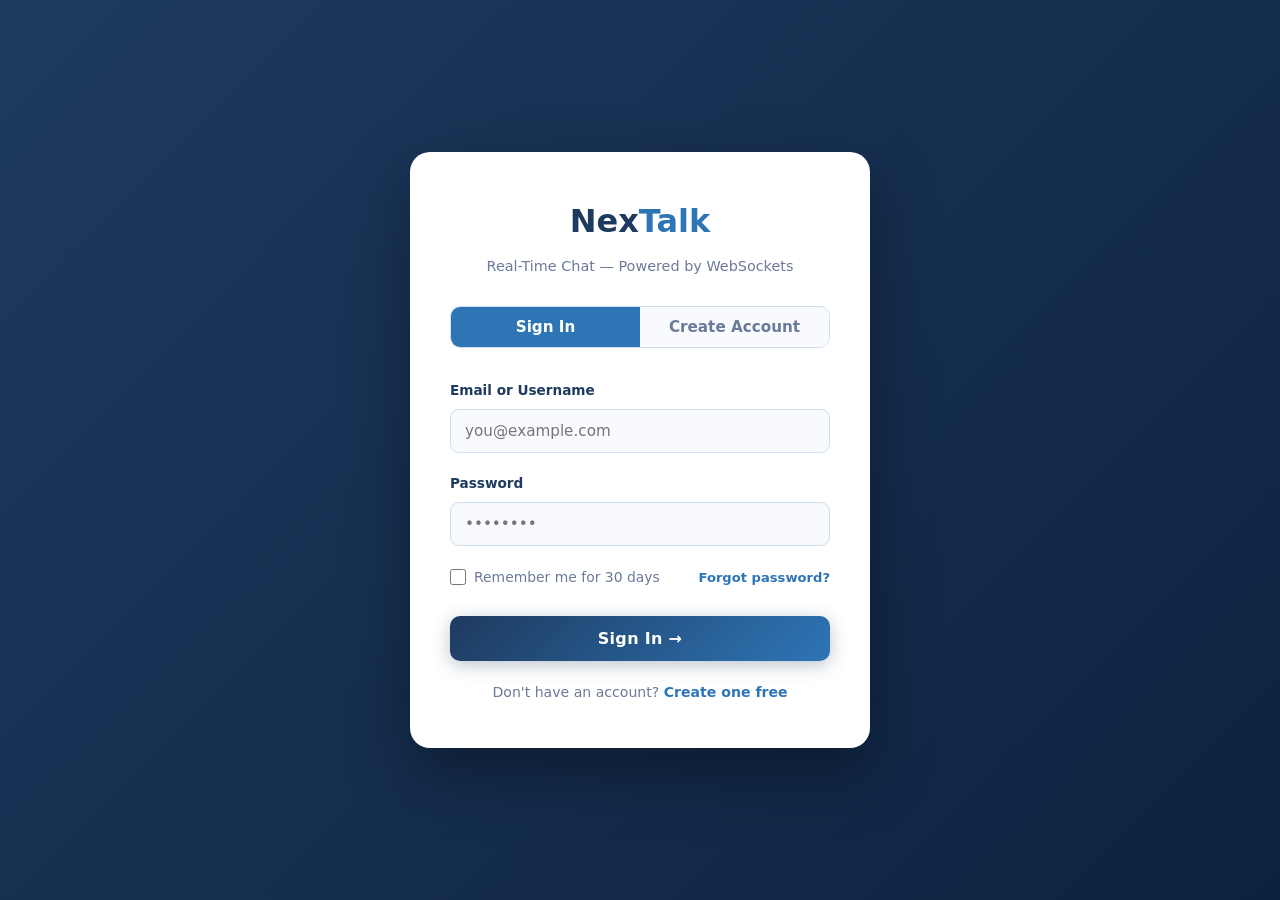
==== html_pages/auth.html @ dfcf2781 "feat: NexTalk Phase 1 + Deliverable 2 — Chat Room CRUD Module Phase 1 (existing): - PDO database con" ====
<!doctype html>
<html lang="en">
  <head>
    <meta charset="UTF-8" />
    <meta name="viewport" content="width=device-width, initial-scale=1.0" />
    <title>NexTalk — Sign In / Register</title>
    <link rel="stylesheet" href="style.css" />
  </head>
  <body class="auth-page">
    <div class="auth-card">
      <!-- Logo -->
      <div class="auth-logo">
        <div class="logo-text">Nex<span>Talk</span></div>
      </div>
      <p class="auth-subtitle">Real-Time Chat — Powered by WebSockets</p>

      <!-- Tabs -->
      <div class="auth-tabs">
        <button
          class="auth-tab active"
          id="tab-login"
          onclick="switchTab('login', this)"
        >
          Sign In
        </button>
        <button
          class="auth-tab"
          id="tab-register"
          onclick="switchTab('register', this)"
        >
          Create Account
        </button>
      </div>

      <!-- ── Toast / Error Message ── -->
      <div id="auth-toast" class="auth-toast"></div>

      <!-- ── Login Panel ── -->
      <div class="form-panel active" id="panel-login">
        <form id="login-form" onsubmit="handleLogin(event)">
          <div class="form-group">
            <label class="form-label" for="login-email"
              >Email or Username</label
            >
            <input
              class="form-input"
              type="text"
              id="login-email"
              name="email_or_username"
              placeholder="you@example.com"
              required
            />
          </div>
          <div class="form-group">
            <label class="form-label" for="login-password">Password</label>
            <input
              class="form-input"
              type="password"
              id="login-password"
              name="password"
              placeholder="••••••••"
              required
            />
          </div>
          <div class="checkbox-row">
            <input type="checkbox" id="remember" />
            <label for="remember">Remember me for 30 days</label>
            <a
              href="#"
              style="
                margin-left: auto;
                font-size: 0.82rem;
                color: var(--blue);
                font-weight: 600;
              "
              >Forgot password?</a
            >
          </div>
          <button type="submit" class="btn-submit" id="btn-login">
            <span class="btn-text">Sign In →</span>
            <span class="btn-loader" style="display: none">Signing in...</span>
          </button>
        </form>
        <div class="form-footer">
          Don't have an account?
          <a href="#" onclick="switchTabByName('register')">Create one free</a>
        </div>
      </div>

      <!-- ── Register Panel ── -->
      <div class="form-panel" id="panel-register">
        <form id="register-form" onsubmit="handleRegister(event)">
          <div class="form-row">
            <div class="form-group">
              <label class="form-label" for="reg-fname">First Name</label>
              <input
                class="form-input"
                type="text"
                id="reg-fname"
                name="first_name"
                placeholder="Ali"
                required
              />
            </div>
            <div class="form-group">
              <label class="form-label" for="reg-lname">Last Name</label>
              <input
                class="form-input"
                type="text"
                id="reg-lname"
                name="last_name"
                placeholder="Hassan"
                required
              />
            </div>
          </div>
          <div class="form-group">
            <label class="form-label" for="reg-username">Username</label>
            <input
              class="form-input"
              type="text"
              id="reg-username"
              name="username"
              placeholder="alihassan123"
              required
            />
          </div>
          <div class="form-group">
            <label class="form-label" for="reg-email">Email Address</label>
            <input
              class="form-input"
              type="email"
              id="reg-email"
              name="email"
              placeholder="ali@example.com"
              required
            />
          </div>
          <div class="form-group">
            <label class="form-label" for="reg-password">Password</label>
            <input
              class="form-input"
              type="password"
              id="reg-password"
              name="password"
              placeholder="At least 8 characters"
              required
              minlength="8"
            />
          </div>
          <div class="form-group">
            <label class="form-label" for="reg-confirm">Confirm Password</label>
            <input
              class="form-input"
              type="password"
              id="reg-confirm"
              name="confirm"
              placeholder="Re-enter password"
              required
            />
          </div>
          <button type="submit" class="btn-submit" id="btn-register">
            <span class="btn-text">Create My Account →</span>
            <span class="btn-loader" style="display: none"
              >Creating account...</span
            >
          </button>
        </form>
        <div class="form-footer">
          Already registered?
          <a href="#" onclick="switchTabByName('login')">Sign in here</a>
        </div>
      </div>
    </div>

    <script>
      // ── Tab Switching ──
      function switchTab(name, btn) {
        document
          .querySelectorAll(".auth-tab")
          .forEach((t) => t.classList.remove("active"));
        document
          .querySelectorAll(".form-panel")
          .forEach((p) => p.classList.remove("active"));
        btn.classList.add("active");
        document.getElementById("panel-" + name).classList.add("active");
        hideToast();
      }
      function switchTabByName(name) {
        const idx = name === "login" ? 0 : 1;
        const tabs = document.querySelectorAll(".auth-tab");
        switchTab(name, tabs[idx]);
      }

      // ── Toast Helpers ──
      function showToast(msg, type) {
        const toast = document.getElementById("auth-toast");
        toast.textContent = msg;
        toast.className = "auth-toast " + type + " visible";
      }
      function hideToast() {
        const toast = document.getElementById("auth-toast");
        toast.className = "auth-toast";
      }

      // ── Set button loading state ──
      function setLoading(btnId, loading) {
        const btn = document.getElementById(btnId);
        const text = btn.querySelector(".btn-text");
        const loader = btn.querySelector(".btn-loader");
        btn.disabled = loading;
        text.style.display = loading ? "none" : "inline";
        loader.style.display = loading ? "inline" : "none";
        btn.style.opacity = loading ? "0.7" : "1";
      }

      // ══════════════════════════════════════════
      //  LOGIN — fetch + FormData (AJAX)
      // ══════════════════════════════════════════
      async function handleLogin(e) {
        e.preventDefault();
        hideToast();
        setLoading("btn-login", true);

        const form = document.getElementById("login-form");
        const formData = new FormData(form);

        try {
          const response = await fetch("../api/login.php", {
            method: "POST",
            body: formData,
          });

          const raw = await response.text();
          let data;
          try {
            data = JSON.parse(raw);
          } catch (_) {
            throw new Error(
              raw || "Unexpected server response during sign in.",
            );
          }

          if (data.success) {
            showToast(data.message, "success");
            // Redirect to dashboard after brief delay
            setTimeout(() => {
              window.location.href = "dashboard.html";
            }, 800);
          } else {
            showToast(data.message, "error");
            setLoading("btn-login", false);
          }
        } catch (err) {
          const message =
            err && err.message
              ? err.message
              : "Network error. Please check your connection.";
          showToast(message, "error");
          setLoading("btn-login", false);
        }
      }

      // ══════════════════════════════════════════
      //  REGISTER — fetch + FormData (AJAX)
      // ══════════════════════════════════════════
      async function handleRegister(e) {
        e.preventDefault();
        hideToast();

        // Client-side password match check
        const pass = document.getElementById("reg-password").value;
        const conf = document.getElementById("reg-confirm").value;
        if (pass !== conf) {
          showToast("Passwords do not match.", "error");
          return;
        }

        setLoading("btn-register", true);

        const form = document.getElementById("register-form");
        const formData = new FormData(form);

        try {
          const response = await fetch("../api/register.php", {
            method: "POST",
            body: formData,
          });

          const data = await response.json();

          if (data.success) {
            showToast(data.message, "success");
            // Redirect to dashboard after brief delay
            setTimeout(() => {
              window.location.href = "dashboard.html";
            }, 800);
          } else {
            showToast(data.message, "error");
            setLoading("btn-register", false);
          }
        } catch (err) {
          showToast("Network error. Please check your connection.", "error");
          setLoading("btn-register", false);
        }
      }

      // ── If already logged in, redirect to dashboard ──
      (async function checkExistingSession() {
        try {
          const res = await fetch("../api/check_auth.php");
          const data = await res.json();
          if (data.authenticated) {
            window.location.href = "dashboard.html";
          }
        } catch (e) {
          /* ignore — user is not logged in */
        }
      })();
    </script>
  </body>
</html>
---- html_pages/style.css ----
/* =============================================
   NexTalk — Shared Stylesheet
   Web Technology SE3003 | Fall 2026
   ============================================= */

/* --- Reset & Base --- */
*,
*::before,
*::after {
  box-sizing: border-box;
  margin: 0;
  padding: 0;
}

:root {
  --navy: #1e3a5f;
  --blue: #2e75b6;
  --blue-lt: #4a90d9;
  --bg: #f0f4f9;
  --sidebar-bg: #1b2b3a;
  --card: #ffffff;
  --border: #d0dff0;
  --text: #1a1a2e;
  --muted: #6b7a99;
  --online: #22c55e;
  --danger: #e74c3c;
  --shadow: 0 4px 20px rgba(30, 58, 95, 0.1);
  --radius: 12px;
  --font: "Segoe UI", system-ui, -apple-system, sans-serif;
}

body {
  font-family: var(--font);
  background: var(--bg);
  color: var(--text);
  line-height: 1.6;
}
a {
  color: var(--blue);
  text-decoration: none;
}
a:hover {
  text-decoration: underline;
}
img {
  display: block;
  max-width: 100%;
}
button {
  cursor: pointer;
  font-family: var(--font);
}

/* --- Utility --- */
.flex {
  display: flex;
}
.flex-col {
  flex-direction: column;
}
.items-center {
  align-items: center;
}
.justify-between {
  justify-content: space-between;
}
.gap-8 {
  gap: 8px;
}
.gap-16 {
  gap: 16px;
}
.text-center {
  text-align: center;
}
.fw-bold {
  font-weight: 700;
}
.muted {
  color: var(--muted);
  font-size: 0.875rem;
}

/* =============================================
   LANDING PAGE (index.html)
   ============================================= */

/* Navbar */
.nav {
  position: sticky;
  top: 0;
  z-index: 100;
  background: var(--navy);
  padding: 0 5%;
  display: flex;
  align-items: center;
  justify-content: space-between;
  height: 64px;
  box-shadow: 0 2px 12px rgba(0, 0, 0, 0.25);
}
.nav-logo {
  font-size: 1.5rem;
  font-weight: 800;
  color: #fff;
  letter-spacing: -0.5px;
}
.nav-logo span {
  color: #60b4ff;
}
.nav-links {
  display: flex;
  gap: 28px;
  align-items: center;
}
.nav-links a {
  color: #cbd5e1;
  font-size: 0.95rem;
  transition: color 0.2s;
}
.nav-links a:hover {
  color: #fff;
  text-decoration: none;
}
.btn-nav {
  background: var(--blue-lt);
  color: #fff;
  padding: 8px 22px;
  border-radius: 8px;
  border: none;
  font-size: 0.9rem;
  font-weight: 600;
  transition: background 0.2s;
}
.btn-nav:hover {
  background: #3b82c4;
}

/* Hero */
.hero {
  min-height: 88vh;
  background: linear-gradient(
    135deg,
    var(--navy) 0%,
    #0d2240 55%,
    #163356 100%
  );
  display: flex;
  align-items: center;
  justify-content: center;
  text-align: center;
  padding: 60px 5%;
  flex-direction: column;
}
.hero-badge {
  display: inline-flex;
  align-items: center;
  gap: 8px;
  background: rgba(46, 117, 182, 0.25);
  border: 1px solid rgba(46, 117, 182, 0.5);
  color: #90c8ff;
  padding: 6px 18px;
  border-radius: 999px;
  font-size: 0.82rem;
  font-weight: 600;
  letter-spacing: 0.5px;
  margin-bottom: 28px;
}
.hero-badge::before {
  content: "●";
  color: var(--online);
  font-size: 0.65rem;
}
.hero h1 {
  font-size: clamp(2.4rem, 6vw, 4.2rem);
  font-weight: 800;
  color: #fff;
  line-height: 1.15;
  margin-bottom: 20px;
  letter-spacing: -1px;
}
.hero h1 span {
  color: #60b4ff;
}
.hero p {
  font-size: 1.15rem;
  color: #94a3b8;
  max-width: 580px;
  margin: 0 auto 40px;
}
.hero-cta {
  display: flex;
  gap: 16px;
  justify-content: center;
  flex-wrap: wrap;
}
.btn-primary {
  background: var(--blue);
  color: #fff;
  padding: 14px 36px;
  border-radius: 10px;
  border: none;
  font-size: 1rem;
  font-weight: 700;
  box-shadow: 0 4px 20px rgba(46, 117, 182, 0.45);
  transition:
    transform 0.15s,
    box-shadow 0.15s;
}
.btn-primary:hover {
  transform: translateY(-2px);
  box-shadow: 0 8px 28px rgba(46, 117, 182, 0.55);
}
.btn-outline {
  background: transparent;
  color: #cbd5e1;
  padding: 14px 32px;
  border-radius: 10px;
  border: 1.5px solid #334d6e;
  font-size: 1rem;
  font-weight: 600;
  transition:
    border-color 0.2s,
    color 0.2s;
}
.btn-outline:hover {
  border-color: #60b4ff;
  color: #fff;
}

/* Features */
.features {
  padding: 90px 5%;
}
.section-label {
  text-align: center;
  color: var(--blue);
  font-size: 0.8rem;
  font-weight: 700;
  letter-spacing: 2px;
  text-transform: uppercase;
  margin-bottom: 10px;
}
.section-title {
  text-align: center;
  font-size: clamp(1.6rem, 4vw, 2.4rem);
  font-weight: 800;
  color: var(--navy);
  margin-bottom: 56px;
}
.features-grid {
  display: grid;
  grid-template-columns: repeat(auto-fit, minmax(260px, 1fr));
  gap: 28px;
  max-width: 1100px;
  margin: 0 auto;
}
.feature-card {
  background: var(--card);
  border: 1px solid var(--border);
  border-radius: var(--radius);
  padding: 32px 28px;
  box-shadow: var(--shadow);
  transition:
    transform 0.2s,
    box-shadow 0.2s;
}
.feature-card:hover {
  transform: translateY(-4px);
  box-shadow: 0 12px 32px rgba(30, 58, 95, 0.15);
}
.feature-icon {
  width: 52px;
  height: 52px;
  border-radius: 12px;
  background: linear-gradient(135deg, var(--blue), var(--blue-lt));
  display: flex;
  align-items: center;
  justify-content: center;
  font-size: 1.4rem;
  margin-bottom: 18px;
}
.feature-card h3 {
  font-size: 1.05rem;
  font-weight: 700;
  color: var(--navy);
  margin-bottom: 8px;
}
.feature-card p {
  font-size: 0.9rem;
  color: var(--muted);
  line-height: 1.6;
}

/* Stats bar */
.stats-bar {
  background: var(--navy);
  padding: 56px 5%;
  display: flex;
  justify-content: center;
  flex-wrap: wrap;
  gap: 48px;
}
.stat {
  text-align: center;
}
.stat-num {
  font-size: 2.4rem;
  font-weight: 800;
  color: #60b4ff;
  line-height: 1;
}
.stat-label {
  color: #94a3b8;
  font-size: 0.9rem;
  margin-top: 6px;
}

/* Footer */
footer {
  background: #0d1f33;
  color: #64748b;
  text-align: center;
  padding: 28px 5%;
  font-size: 0.88rem;
}
footer span {
  color: #60b4ff;
}

/* =============================================
   AUTH PAGE (auth.html)
   ============================================= */
.auth-page {
  min-height: 100vh;
  background: linear-gradient(135deg, var(--navy) 0%, #0d2240 100%);
  display: flex;
  align-items: center;
  justify-content: center;
  padding: 40px 16px;
}
.auth-card {
  background: #fff;
  border-radius: 20px;
  width: 100%;
  max-width: 460px;
  padding: 44px 40px;
  box-shadow: 0 24px 64px rgba(0, 0, 0, 0.35);
}
.auth-logo {
  text-align: center;
  margin-bottom: 8px;
}
.auth-logo .logo-text {
  font-size: 2rem;
  font-weight: 800;
  color: var(--navy);
}
.auth-logo .logo-text span {
  color: var(--blue);
}
.auth-subtitle {
  text-align: center;
  color: var(--muted);
  font-size: 0.9rem;
  margin-bottom: 28px;
}

/* Tabs */
.auth-tabs {
  display: flex;
  gap: 0;
  margin-bottom: 32px;
  border-radius: 10px;
  overflow: hidden;
  border: 1.5px solid var(--border);
}
.auth-tab {
  flex: 1;
  padding: 11px;
  text-align: center;
  font-size: 0.95rem;
  font-weight: 600;
  cursor: pointer;
  background: #f8fafd;
  color: var(--muted);
  border: none;
  transition:
    background 0.2s,
    color 0.2s;
}
.auth-tab.active {
  background: var(--blue);
  color: #fff;
}

/* Form elements */
.form-group {
  margin-bottom: 20px;
}
.form-label {
  display: block;
  font-size: 0.85rem;
  font-weight: 600;
  color: var(--navy);
  margin-bottom: 7px;
}
.form-input {
  width: 100%;
  padding: 12px 14px;
  border: 1.5px solid var(--border);
  border-radius: 9px;
  font-size: 0.95rem;
  font-family: var(--font);
  color: var(--text);
  background: #f8fafd;
  transition:
    border-color 0.2s,
    box-shadow 0.2s;
  outline: none;
}
.form-input:focus {
  border-color: var(--blue);
  box-shadow: 0 0 0 3px rgba(46, 117, 182, 0.12);
  background: #fff;
}
.form-row {
  display: grid;
  grid-template-columns: 1fr 1fr;
  gap: 14px;
}
.btn-submit {
  width: 100%;
  padding: 13px;
  background: linear-gradient(135deg, var(--navy), var(--blue));
  color: #fff;
  border: none;
  border-radius: 10px;
  font-size: 1rem;
  font-weight: 700;
  letter-spacing: 0.3px;
  margin-top: 8px;
  transition:
    opacity 0.2s,
    transform 0.15s;
  box-shadow: 0 4px 18px rgba(30, 58, 95, 0.3);
}
.btn-submit:hover {
  opacity: 0.92;
  transform: translateY(-1px);
}
.form-footer {
  text-align: center;
  margin-top: 20px;
  font-size: 0.88rem;
  color: var(--muted);
}
.form-footer a {
  color: var(--blue);
  font-weight: 600;
}
.divider {
  display: flex;
  align-items: center;
  gap: 12px;
  margin: 20px 0;
}
.divider::before,
.divider::after {
  content: "";
  flex: 1;
  height: 1px;
  background: var(--border);
}
.divider span {
  color: var(--muted);
  font-size: 0.8rem;
}
.checkbox-row {
  display: flex;
  align-items: center;
  gap: 8px;
  margin-bottom: 20px;
}
.checkbox-row input {
  accent-color: var(--blue);
  width: 16px;
  height: 16px;
}
.checkbox-row label {
  font-size: 0.87rem;
  color: var(--muted);
}
.form-panel {
  display: none;
}
.form-panel.active {
  display: block;
}

/* =============================================
   DASHBOARD PAGE (dashboard.html)
   ============================================= */
.app-shell {
  display: flex;
  height: 100vh;
  overflow: hidden;
  background: var(--sidebar-bg);
}

/* Sidebar */
.sidebar {
  width: 280px;
  flex-shrink: 0;
  background: #1b2b3a;
  display: flex;
  flex-direction: column;
  border-right: 1px solid rgba(255, 255, 255, 0.07);
}
.sidebar-header {
  padding: 18px 20px;
  display: flex;
  align-items: center;
  justify-content: space-between;
  border-bottom: 1px solid rgba(255, 255, 255, 0.07);
}
.sidebar-logo {
  font-size: 1.3rem;
  font-weight: 800;
  color: #fff;
}
.sidebar-logo span {
  color: #60b4ff;
}
.sidebar-search {
  padding: 14px 16px;
  border-bottom: 1px solid rgba(255, 255, 255, 0.07);
}
.search-input {
  width: 100%;
  background: rgba(255, 255, 255, 0.07);
  border: 1px solid rgba(255, 255, 255, 0.1);
  border-radius: 8px;
  padding: 8px 12px;
  color: #cbd5e1;
  font-size: 0.875rem;
  outline: none;
  font-family: var(--font);
}
.search-input::placeholder {
  color: #64748b;
}
.search-input:focus {
  border-color: rgba(46, 117, 182, 0.6);
  background: rgba(255, 255, 255, 0.1);
}

.sidebar-section {
  padding: 14px 16px 6px;
  font-size: 0.72rem;
  font-weight: 700;
  text-transform: uppercase;
  letter-spacing: 1.2px;
  color: #4a6178;
}
.room-list {
  flex: 1;
  overflow-y: auto;
  padding-bottom: 10px;
}
.room-item {
  display: flex;
  align-items: center;
  gap: 12px;
  padding: 10px 16px;
  cursor: pointer;
  border-radius: 8px;
  margin: 2px 8px;
  transition: background 0.15s;
}
.room-item:hover {
  background: rgba(255, 255, 255, 0.06);
}
.room-item.active {
  background: rgba(46, 117, 182, 0.25);
  border-left: 3px solid var(--blue);
}
.room-avatar {
  width: 38px;
  height: 38px;
  border-radius: 10px;
  background: linear-gradient(135deg, var(--blue), var(--blue-lt));
  display: flex;
  align-items: center;
  justify-content: center;
  font-size: 0.95rem;
  flex-shrink: 0;
  position: relative;
}
.room-avatar.user-av {
  border-radius: 50%;
}
.online-dot {
  position: absolute;
  bottom: 0;
  right: 0;
  width: 10px;
  height: 10px;
  border-radius: 50%;
  background: var(--online);
  border: 2px solid #1b2b3a;
}
.room-info {
  flex: 1;
  min-width: 0;
}
.room-name {
  font-size: 0.9rem;
  font-weight: 600;
  color: #e2e8f0;
  white-space: nowrap;
  overflow: hidden;
  text-overflow: ellipsis;
}
.room-preview {
  font-size: 0.78rem;
  color: #64748b;
  white-space: nowrap;
  overflow: hidden;
  text-overflow: ellipsis;
}
.room-meta {
  display: flex;
  flex-direction: column;
  align-items: flex-end;
  gap: 4px;
}
.room-time {
  font-size: 0.72rem;
  color: #4a6178;
}
.unread-badge {
  background: var(--blue);
  color: #fff;
  font-size: 0.7rem;
  font-weight: 700;
  padding: 1px 7px;
  border-radius: 999px;
}

/* User profile at sidebar bottom */
.sidebar-user {
  padding: 14px 16px;
  border-top: 1px solid rgba(255, 255, 255, 0.07);
  display: flex;
  align-items: center;
  gap: 12px;
}
.user-av-sm {
  width: 36px;
  height: 36px;
  border-radius: 50%;
  background: linear-gradient(135deg, #e74c3c, #c0392b);
  display: flex;
  align-items: center;
  justify-content: center;
  font-size: 0.85rem;
  color: #fff;
  font-weight: 700;
  flex-shrink: 0;
}
.user-info {
  flex: 1;
  min-width: 0;
}
.user-name {
  font-size: 0.875rem;
  font-weight: 600;
  color: #e2e8f0;
}
.user-role-badge {
  display: inline-flex;
  align-items: center;
  gap: 6px;
  margin-top: 2px;
  background: rgba(96, 180, 255, 0.16);
  border: 1px solid rgba(96, 180, 255, 0.32);
  color: #a7d4ff;
  border-radius: 999px;
  padding: 1px 8px;
  font-size: 0.68rem;
  font-weight: 700;
  letter-spacing: 0.3px;
  text-transform: uppercase;
}
.user-status {
  font-size: 0.75rem;
  color: var(--online);
}

/* Chat Area */
.chat-area {
  flex: 1;
  display: flex;
  flex-direction: column;
  background: var(--bg);
  overflow: hidden;
}
.chat-header {
  padding: 16px 24px;
  background: var(--card);
  border-bottom: 1px solid var(--border);
  display: flex;
  align-items: center;
  justify-content: space-between;
  box-shadow: 0 1px 4px rgba(0, 0, 0, 0.06);
}
.chat-header-info {
  display: flex;
  align-items: center;
  gap: 12px;
}
.chat-room-icon {
  width: 42px;
  height: 42px;
  border-radius: 10px;
  background: linear-gradient(135deg, var(--navy), var(--blue));
  display: flex;
  align-items: center;
  justify-content: center;
  font-size: 1.1rem;
  color: #fff;
}
.chat-room-name {
  font-size: 1rem;
  font-weight: 700;
  color: var(--navy);
}
.chat-room-meta {
  font-size: 0.8rem;
  color: var(--muted);
}
.chat-actions {
  display: flex;
  gap: 10px;
}
.icon-btn {
  width: 36px;
  height: 36px;
  border-radius: 8px;
  border: 1.5px solid var(--border);
  background: var(--card);
  display: flex;
  align-items: center;
  justify-content: center;
  font-size: 0.95rem;
  color: var(--muted);
  transition:
    background 0.15s,
    color 0.15s;
}
.icon-btn:hover {
  background: var(--bg);
  color: var(--navy);
}

/* Messages */
.messages-area {
  flex: 1;
  overflow-y: auto;
  padding: 24px;
  display: flex;
  flex-direction: column;
  gap: 18px;
}
.msg-group {
  display: flex;
  gap: 12px;
  align-items: flex-start;
}
.msg-group.own {
  flex-direction: row-reverse;
}
.msg-av {
  width: 36px;
  height: 36px;
  border-radius: 50%;
  display: flex;
  align-items: center;
  justify-content: center;
  font-size: 0.85rem;
  font-weight: 700;
  flex-shrink: 0;
  color: #fff;
}
.msg-body {
  max-width: 65%;
  display: flex;
  flex-direction: column;
  gap: 4px;
}
.msg-group.own .msg-body {
  align-items: flex-end;
}
.msg-sender {
  font-size: 0.78rem;
  font-weight: 600;
  color: var(--muted);
  padding: 0 4px;
}
.msg-bubble {
  background: var(--card);
  border: 1px solid var(--border);
  border-radius: 16px 16px 16px 4px;
  padding: 10px 16px;
  font-size: 0.9rem;
  line-height: 1.55;
  box-shadow: 0 1px 4px rgba(0, 0, 0, 0.06);
}
.msg-group.own .msg-bubble {
  background: linear-gradient(135deg, var(--navy), var(--blue));
  color: #fff;
  border: none;
  border-radius: 16px 16px 4px 16px;
}
.msg-time {
  font-size: 0.72rem;
  color: var(--muted);
  padding: 0 4px;
}

/* Typing indicator */
.typing-indicator {
  padding: 0 24px 8px;
  font-size: 0.8rem;
  color: var(--muted);
  min-height: 24px;
  display: flex;
  align-items: center;
  gap: 6px;
}
.typing-dots span {
  display: inline-block;
  width: 6px;
  height: 6px;
  border-radius: 50%;
  background: var(--muted);
  margin: 0 1px;
  animation: bounce 0.9s infinite ease-in-out;
}
.typing-dots span:nth-child(2) {
  animation-delay: 0.15s;
}
.typing-dots span:nth-child(3) {
  animation-delay: 0.3s;
}
@keyframes bounce {
  0%,
  80%,
  100% {
    transform: translateY(0);
  }
  40% {
    transform: translateY(-5px);
  }
}

/* Input area */
.chat-input-area {
  padding: 16px 24px;
  background: var(--card);
  border-top: 1px solid var(--border);
  display: flex;
  align-items: center;
  gap: 12px;
}
.chat-input {
  flex: 1;
  border: 1.5px solid var(--border);
  border-radius: 10px;
  padding: 11px 16px;
  font-size: 0.95rem;
  font-family: var(--font);
  outline: none;
  background: var(--bg);
  color: var(--text);
  transition: border-color 0.2s;
}
.chat-input:focus {
  border-color: var(--blue);
  background: #fff;
}
.send-btn {
  width: 42px;
  height: 42px;
  border-radius: 10px;
  background: var(--blue);
  border: none;
  color: #fff;
  display: flex;
  align-items: center;
  justify-content: center;
  font-size: 1rem;
  flex-shrink: 0;
  box-shadow: 0 2px 12px rgba(46, 117, 182, 0.4);
  transition:
    background 0.2s,
    transform 0.15s;
}
.send-btn:hover {
  background: var(--navy);
  transform: scale(1.05);
}

/* Right Panel */
.right-panel {
  width: 240px;
  flex-shrink: 0;
  background: var(--card);
  border-left: 1px solid var(--border);
  display: flex;
  flex-direction: column;
  overflow-y: auto;
}
.panel-section {
  padding: 18px 16px;
}
.panel-title {
  font-size: 0.72rem;
  font-weight: 700;
  text-transform: uppercase;
  letter-spacing: 1.2px;
  color: var(--muted);
  margin-bottom: 14px;
}
.member-item {
  display: flex;
  align-items: center;
  gap: 10px;
  padding: 7px 0;
}
.member-av {
  width: 30px;
  height: 30px;
  border-radius: 50%;
  display: flex;
  align-items: center;
  justify-content: center;
  font-size: 0.75rem;
  font-weight: 700;
  color: #fff;
  flex-shrink: 0;
  position: relative;
}
.member-name {
  font-size: 0.875rem;
  font-weight: 500;
  color: var(--text);
}
.member-role {
  font-size: 0.72rem;
  color: var(--muted);
}
.role-action-btn {
  width: 100%;
  border: 1px solid var(--border);
  background: var(--bg);
  color: var(--navy);
  border-radius: 8px;
  padding: 9px 10px;
  margin-bottom: 8px;
  font-size: 0.82rem;
  font-weight: 700;
  transition:
    background 0.2s,
    border-color 0.2s,
    transform 0.12s;
}
.role-action-btn:hover {
  background: #e7eff8;
  border-color: #b9cde5;
  transform: translateY(-1px);
}
.role-action-btn:disabled {
  cursor: not-allowed;
}
.panel-divider {
  height: 1px;
  background: var(--border);
  margin: 0 16px;
}

/* =============================================
   AUTH TOAST NOTIFICATIONS
   ============================================= */
.auth-toast {
  padding: 0;
  max-height: 0;
  overflow: hidden;
  border-radius: 9px;
  font-size: 0.88rem;
  font-weight: 600;
  text-align: center;
  transition: all 0.35s cubic-bezier(0.4, 0, 0.2, 1);
  margin-bottom: 0;
}
.auth-toast.visible {
  padding: 12px 16px;
  max-height: 80px;
  margin-bottom: 20px;
}
.auth-toast.error {
  background: rgba(231, 76, 60, 0.1);
  border: 1.5px solid rgba(231, 76, 60, 0.35);
  color: #c0392b;
}
.auth-toast.success {
  background: rgba(34, 197, 94, 0.1);
  border: 1.5px solid rgba(34, 197, 94, 0.35);
  color: #16a34a;
}

/* =============================================
   AUTH GUARD — Full-page loading screen
   ============================================= */
.auth-guard {
  position: fixed;
  inset: 0;
  z-index: 9999;
  background: linear-gradient(135deg, var(--navy) 0%, #0d2240 100%);
  display: flex;
  align-items: center;
  justify-content: center;
}
.guard-content {
  text-align: center;
  color: #94a3b8;
  font-size: 0.95rem;
}
.guard-logo {
  font-size: 2.2rem;
  font-weight: 800;
  color: #fff;
  margin-bottom: 28px;
  letter-spacing: -0.5px;
}
.guard-logo span {
  color: #60b4ff;
}

.guard-spinner {
  width: 40px;
  height: 40px;
  border: 3.5px solid rgba(255, 255, 255, 0.12);
  border-top-color: #60b4ff;
  border-radius: 50%;
  margin: 0 auto 18px;
  animation: spin 0.8s linear infinite;
}
@keyframes spin {
  to {
    transform: rotate(360deg);
  }
}

/* =============================================
   LOGOUT BUTTON (sidebar)
   ============================================= */
.logout-btn {
  transition:
    background 0.2s,
    transform 0.15s !important;
}
.logout-btn:hover {
  background: rgba(231, 76, 60, 0.3) !important;
  transform: scale(1.08);
}

/* =============================================
   MANAGE ROOMS PAGE (manage_rooms.html)
   ============================================= */

/* Page wrapper */
.rooms-page {
  min-height: 100vh;
  background: linear-gradient(160deg, #0d1f33 0%, #1b2b3a 40%, #0d2240 100%);
}

/* Navigation bar */
.rooms-nav {
  position: sticky;
  top: 0;
  z-index: 100;
  background: rgba(27, 43, 58, 0.95);
  backdrop-filter: blur(12px);
  padding: 0 28px;
  display: flex;
  align-items: center;
  justify-content: space-between;
  height: 60px;
  border-bottom: 1px solid rgba(255, 255, 255, 0.07);
  box-shadow: 0 2px 16px rgba(0, 0, 0, 0.3);
}
.rooms-nav-left {
  display: flex;
  align-items: center;
  gap: 14px;
}
.rooms-nav-divider {
  color: rgba(255, 255, 255, 0.15);
  font-size: 1.4rem;
  font-weight: 300;
}
.rooms-nav-title {
  color: #94a3b8;
  font-size: 0.9rem;
  font-weight: 600;
  letter-spacing: 0.3px;
}
.rooms-nav-right {
  display: flex;
  align-items: center;
  gap: 14px;
}
.rooms-nav-user {
  color: #64748b;
  font-size: 0.82rem;
  font-weight: 500;
}
.btn-back-dashboard {
  background: rgba(46, 117, 182, 0.15);
  border: 1px solid rgba(46, 117, 182, 0.35);
  color: #90c8ff;
  padding: 7px 16px;
  border-radius: 8px;
  font-size: 0.82rem;
  font-weight: 600;
  text-decoration: none;
  transition: all 0.2s;
}
.btn-back-dashboard:hover {
  background: rgba(46, 117, 182, 0.3);
  color: #fff;
  text-decoration: none;
}
.btn-logout-sm {
  width: 36px;
  height: 36px;
  border-radius: 8px;
  border: 1px solid rgba(231, 76, 60, 0.3);
  background: rgba(231, 76, 60, 0.1);
  color: #e74c3c;
  display: flex;
  align-items: center;
  justify-content: center;
  font-size: 0.95rem;
  cursor: pointer;
  transition: all 0.2s;
}
.btn-logout-sm:hover {
  background: rgba(231, 76, 60, 0.25);
  transform: scale(1.05);
}

/* Fixed toast for rooms page */
.rooms-toast-fixed {
  position: fixed;
  top: 72px;
  left: 50%;
  transform: translateX(-50%);
  z-index: 1000;
  min-width: 320px;
  max-width: 500px;
  box-shadow: 0 8px 32px rgba(0, 0, 0, 0.3);
}

/* Container layout */
.rooms-container {
  display: grid;
  grid-template-columns: 380px 1fr;
  gap: 24px;
  padding: 28px;
  max-width: 1400px;
  margin: 0 auto;
  align-items: start;
}

/* Cards */
.rooms-card {
  background: rgba(255, 255, 255, 0.04);
  border: 1px solid rgba(255, 255, 255, 0.08);
  border-radius: 16px;
  padding: 28px;
  backdrop-filter: blur(8px);
  box-shadow: 0 4px 24px rgba(0, 0, 0, 0.2);
}
.rooms-card-header {
  display: flex;
  align-items: center;
  gap: 14px;
  margin-bottom: 24px;
  padding-bottom: 18px;
  border-bottom: 1px solid rgba(255, 255, 255, 0.06);
}
.rooms-card-icon {
  width: 44px;
  height: 44px;
  border-radius: 12px;
  background: linear-gradient(135deg, var(--blue), var(--blue-lt));
  display: flex;
  align-items: center;
  justify-content: center;
  font-size: 1.2rem;
  flex-shrink: 0;
}
.rooms-card-title {
  font-size: 1.1rem;
  font-weight: 700;
  color: #e2e8f0;
  letter-spacing: -0.3px;
}
.rooms-card-subtitle {
  font-size: 0.8rem;
  color: #64748b;
  margin-top: 2px;
}

/* Form overrides for dark theme */
.rooms-page .form-label {
  color: #94a3b8;
}
.rooms-page .form-input {
  background: rgba(255, 255, 255, 0.06);
  border-color: rgba(255, 255, 255, 0.1);
  color: #e2e8f0;
}
.rooms-page .form-input::placeholder {
  color: #4a6178;
}
.rooms-page .form-input:focus {
  border-color: rgba(46, 117, 182, 0.6);
  box-shadow: 0 0 0 3px rgba(46, 117, 182, 0.15);
  background: rgba(255, 255, 255, 0.08);
}
.form-textarea {
  resize: vertical;
  min-height: 80px;
  font-family: var(--font);
}
.form-hint {
  font-size: 0.72rem;
  color: #4a6178;
  margin-top: 6px;
}
.required-star {
  color: #e74c3c;
}

/* Form actions */
.rooms-form-actions {
  display: flex;
  gap: 12px;
  margin-top: 8px;
}
.rooms-btn-submit {
  flex: 1;
}
.btn-cancel {
  padding: 12px 24px;
  background: rgba(255, 255, 255, 0.06);
  border: 1px solid rgba(255, 255, 255, 0.12);
  color: #94a3b8;
  border-radius: 10px;
  font-size: 0.9rem;
  font-weight: 600;
  cursor: pointer;
  transition: all 0.2s;
}
.btn-cancel:hover {
  background: rgba(255, 255, 255, 0.1);
  color: #e2e8f0;
}

/* Stats card */
.rooms-stats-card {
  margin-top: 20px;
  padding: 22px 28px;
}
.rooms-stats-grid {
  display: grid;
  grid-template-columns: 1fr 1fr;
  gap: 16px;
}
.rooms-stat-item {
  text-align: center;
  padding: 12px;
  background: rgba(46, 117, 182, 0.1);
  border: 1px solid rgba(46, 117, 182, 0.2);
  border-radius: 12px;
}
.rooms-stat-num {
  font-size: 1.8rem;
  font-weight: 800;
  color: #60b4ff;
  line-height: 1;
}
.rooms-stat-label {
  font-size: 0.72rem;
  color: #64748b;
  margin-top: 6px;
  font-weight: 600;
  text-transform: uppercase;
  letter-spacing: 0.5px;
}

/* Refresh button */
.btn-refresh {
  margin-left: auto;
  width: 36px;
  height: 36px;
  border-radius: 8px;
  border: 1px solid rgba(255, 255, 255, 0.1);
  background: rgba(255, 255, 255, 0.04);
  display: flex;
  align-items: center;
  justify-content: center;
  font-size: 0.95rem;
  cursor: pointer;
  transition: all 0.2s;
}
.btn-refresh:hover {
  background: rgba(255, 255, 255, 0.1);
  transform: rotate(180deg);
}

/* Search bar */
.rooms-search-bar {
  margin-bottom: 18px;
}
.rooms-search-input {
  background: rgba(255, 255, 255, 0.06) !important;
  border-color: rgba(255, 255, 255, 0.1) !important;
  color: #e2e8f0 !important;
}
.rooms-search-input::placeholder {
  color: #4a6178 !important;
}

/* Table */
.rooms-table-wrapper {
  overflow-x: auto;
  border-radius: 12px;
  border: 1px solid rgba(255, 255, 255, 0.06);
}
.rooms-table {
  width: 100%;
  border-collapse: collapse;
  font-size: 0.88rem;
}
.rooms-table thead {
  background: rgba(46, 117, 182, 0.15);
}
.rooms-table th {
  padding: 12px 16px;
  text-align: left;
  font-size: 0.72rem;
  font-weight: 700;
  color: #60b4ff;
  text-transform: uppercase;
  letter-spacing: 1px;
  border-bottom: 1px solid rgba(255, 255, 255, 0.08);
  white-space: nowrap;
}
.rooms-table td {
  padding: 14px 16px;
  color: #cbd5e1;
  border-bottom: 1px solid rgba(255, 255, 255, 0.04);
  vertical-align: middle;
}
.rooms-table tbody tr {
  transition: background 0.15s;
}
.rooms-table tbody tr:hover {
  background: rgba(46, 117, 182, 0.08);
}
.rooms-table tbody tr:last-child td {
  border-bottom: none;
}

/* Room row styles */
.room-row-id {
  color: #4a6178;
  font-weight: 600;
  font-size: 0.8rem;
}
.room-row-name {
  font-weight: 700;
  color: #e2e8f0;
  font-size: 0.92rem;
}
.room-row-desc {
  color: #64748b;
  font-size: 0.82rem;
  max-width: 200px;
  overflow: hidden;
  text-overflow: ellipsis;
  white-space: nowrap;
}
.room-creator-badge {
  display: inline-flex;
  align-items: center;
  background: rgba(96, 180, 255, 0.12);
  border: 1px solid rgba(96, 180, 255, 0.25);
  color: #a7d4ff;
  border-radius: 999px;
  padding: 3px 10px;
  font-size: 0.75rem;
  font-weight: 600;
}
.room-row-date {
  color: #4a6178;
  font-size: 0.8rem;
  white-space: nowrap;
}
.room-row-actions {
  display: flex;
  gap: 8px;
  white-space: nowrap;
}

/* Editing highlight */
.room-row.editing {
  background: rgba(46, 117, 182, 0.15) !important;
  box-shadow: inset 3px 0 0 var(--blue);
}

/* Action buttons */
.btn-action {
  width: 34px;
  height: 34px;
  border-radius: 8px;
  border: 1px solid rgba(255, 255, 255, 0.1);
  background: rgba(255, 255, 255, 0.04);
  display: flex;
  align-items: center;
  justify-content: center;
  font-size: 0.85rem;
  cursor: pointer;
  transition: all 0.2s;
}
.btn-action.btn-edit:hover {
  background: rgba(46, 117, 182, 0.2);
  border-color: rgba(46, 117, 182, 0.4);
  transform: translateY(-1px);
}
.btn-action.btn-delete:hover {
  background: rgba(231, 76, 60, 0.2);
  border-color: rgba(231, 76, 60, 0.4);
  transform: translateY(-1px);
}

/* Empty state */
.rooms-empty-state {
  text-align: center;
  padding: 48px 16px !important;
  color: #4a6178;
  font-size: 0.9rem;
}
.rooms-empty-icon {
  font-size: 2.2rem;
  margin-bottom: 10px;
}

/* =============================================
   DELETE CONFIRMATION MODAL
   ============================================= */
.modal-overlay {
  position: fixed;
  inset: 0;
  z-index: 10000;
  background: rgba(0, 0, 0, 0.6);
  backdrop-filter: blur(4px);
  display: flex;
  align-items: center;
  justify-content: center;
  padding: 20px;
}
.modal-card {
  background: #1b2b3a;
  border: 1px solid rgba(255, 255, 255, 0.1);
  border-radius: 20px;
  padding: 36px 32px;
  max-width: 420px;
  width: 100%;
  text-align: center;
  box-shadow: 0 24px 64px rgba(0, 0, 0, 0.5);
  animation: modalIn 0.25s ease-out;
}
@keyframes modalIn {
  from {
    opacity: 0;
    transform: scale(0.92) translateY(10px);
  }
  to {
    opacity: 1;
    transform: scale(1) translateY(0);
  }
}
.modal-icon {
  font-size: 2.8rem;
  margin-bottom: 16px;
}
.modal-title {
  font-size: 1.15rem;
  font-weight: 700;
  color: #e2e8f0;
  margin-bottom: 10px;
}
.modal-text {
  font-size: 0.88rem;
  color: #94a3b8;
  line-height: 1.6;
  margin-bottom: 24px;
}
.modal-text strong {
  color: #60b4ff;
}
.modal-actions {
  display: flex;
  gap: 12px;
  justify-content: center;
}
.btn-danger {
  padding: 12px 28px;
  background: linear-gradient(135deg, #e74c3c, #c0392b);
  color: #fff;
  border: none;
  border-radius: 10px;
  font-size: 0.9rem;
  font-weight: 700;
  cursor: pointer;
  box-shadow: 0 4px 18px rgba(231, 76, 60, 0.35);
  transition: all 0.2s;
}
.btn-danger:hover {
  transform: translateY(-1px);
  box-shadow: 0 6px 24px rgba(231, 76, 60, 0.45);
}

/* =============================================
   RESPONSIVE — Manage Rooms
   ============================================= */
@media (max-width: 900px) {
  .rooms-container {
    grid-template-columns: 1fr;
    padding: 16px;
  }
  .rooms-form-panel {
    order: -1;
  }
  .rooms-nav {
    padding: 0 16px;
    flex-wrap: wrap;
    height: auto;
    padding: 12px 16px;
    gap: 8px;
  }
  .rooms-nav-user {
    display: none;
  }
  .room-row-desc {
    max-width: 120px;
  }
}

@media (max-width: 600px) {
  .rooms-card {
    padding: 20px 16px;
  }
  .rooms-table th,
  .rooms-table td {
    padding: 10px 10px;
    font-size: 0.8rem;
  }
  .rooms-nav-title {
    display: none;
  }
  .rooms-nav-divider {
    display: none;
  }
}
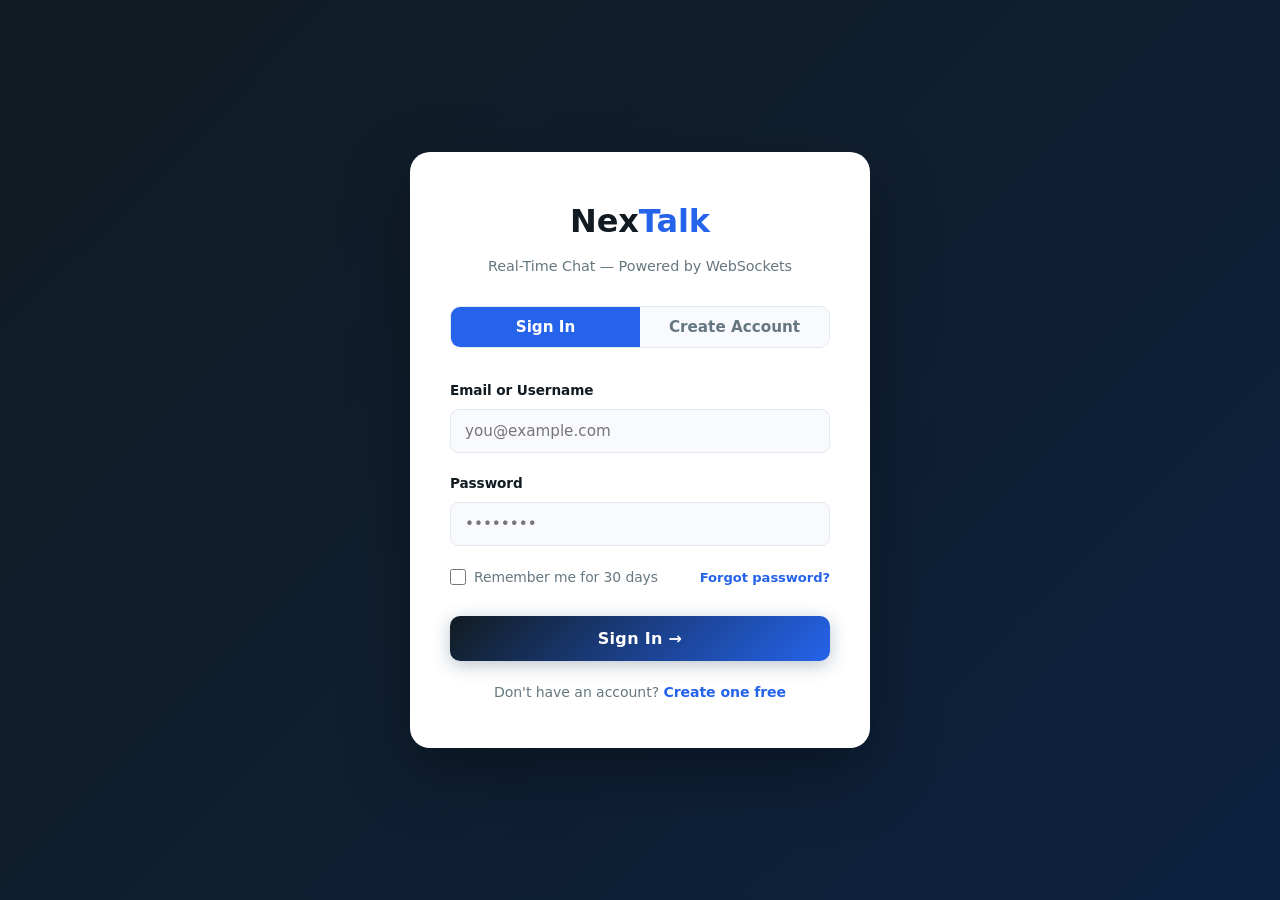
==== commit a5d84990: "Update chat features and UI" ====
--- a/html_pages/auth.html
+++ b/html_pages/auth.html
@@ -4,7 +4,7 @@
     <meta charset="UTF-8" />
     <meta name="viewport" content="width=device-width, initial-scale=1.0" />
     <title>NexTalk — Sign In / Register</title>
-    <link rel="stylesheet" href="style.css" />
+    <link rel="stylesheet" href="style.css?v=20260512-gui2" />
   </head>
   <body class="auth-page">
     <div class="auth-card">
@@ -63,7 +63,7 @@
             />
           </div>
           <div class="checkbox-row">
-            <input type="checkbox" id="remember" />
+            <input type="checkbox" id="remember" name="remember_me" value="1" />
             <label for="remember">Remember me for 30 days</label>
             <a
               href="#"
--- a/html_pages/style.css
+++ b/html_pages/style.css
@@ -13,20 +13,31 @@
 }
 
 :root {
-  --navy: #1e3a5f;
-  --blue: #2e75b6;
-  --blue-lt: #4a90d9;
-  --bg: #f0f4f9;
-  --sidebar-bg: #1b2b3a;
+  /* Refined palette — cohesive indigo + teal accent, WhatsApp-grade spacing */
+  --navy: #111b21;
+  --navy-2: #1f2c34;
+  --blue: #2563eb;
+  --blue-lt: #3b82f6;
+  --accent: #00a884;          /* WhatsApp-ish teal for outgoing & primary CTAs */
+  --accent-dk: #008f6b;
+  --bg: #eef2f5;
+  --sidebar-bg: #111b21;
+  --sidebar-bg-2: #0b141a;
   --card: #ffffff;
-  --border: #d0dff0;
-  --text: #1a1a2e;
-  --muted: #6b7a99;
+  --border: #e3e8ee;
+  --border-soft: #eef2f5;
+  --text: #111b21;
+  --muted: #667781;
+  --muted-2: #8696a0;
   --online: #22c55e;
-  --danger: #e74c3c;
-  --shadow: 0 4px 20px rgba(30, 58, 95, 0.1);
+  --danger: #ef4444;
+  --tick-read: #53bdeb;
+  --shadow-sm: 0 1px 2px rgba(17, 27, 33, 0.07);
+  --shadow-md: 0 4px 18px rgba(17, 27, 33, 0.12);
+  --shadow-lg: 0 24px 60px rgba(17, 27, 33, 0.25);
   --radius: 12px;
-  --font: "Segoe UI", system-ui, -apple-system, sans-serif;
+  --radius-lg: 16px;
+  --font: "Segoe UI", system-ui, -apple-system, "Helvetica Neue", Arial, sans-serif;
 }
 
 body {
@@ -596,6 +607,17 @@
   flex-shrink: 0;
   position: relative;
 }
+.room-icon {
+  width: 38px;
+  height: 38px;
+  border-radius: 10px;
+  background: linear-gradient(135deg, var(--blue), var(--blue-lt));
+  display: flex;
+  align-items: center;
+  justify-content: center;
+  font-size: 1rem;
+  flex-shrink: 0;
+}
 .room-avatar.user-av {
   border-radius: 50%;
 }
@@ -620,6 +642,8 @@
   white-space: nowrap;
   overflow: hidden;
   text-overflow: ellipsis;
+  max-width: 100%;
+  display: block;
 }
 .room-preview {
   font-size: 0.78rem;
@@ -627,6 +651,8 @@
   white-space: nowrap;
   overflow: hidden;
   text-overflow: ellipsis;
+  max-width: 100%;
+  display: block;
 }
 .room-meta {
   display: flex;
@@ -771,6 +797,8 @@
   display: flex;
   flex-direction: column;
   gap: 18px;
+  background-color: #efeae2;
+  background-image: url("data:image/svg+xml,%3Csvg xmlns='http://www.w3.org/2000/svg' width='200' height='200'%3E%3Cdefs%3E%3Cpattern id='p' width='40' height='40' patternUnits='userSpaceOnUse'%3E%3Cpath d='M20 2a2 2 0 1 1 0 4 2 2 0 0 1 0-4zM6 18a1.5 1.5 0 1 1 0 3 1.5 1.5 0 0 1 0-3zm28 4a1 1 0 1 1 0 2 1 1 0 0 1 0-2zM14 32a1.5 1.5 0 1 1 0 3 1.5 1.5 0 0 1 0-3z' fill='%23d5cfc3' fill-opacity='0.45'/%3E%3C/pattern%3E%3C/defs%3E%3Crect width='200' height='200' fill='url(%23p)'/%3E%3C/svg%3E");
 }
 .msg-group {
   display: flex;
@@ -779,18 +807,6 @@
 }
 .msg-group.own {
   flex-direction: row-reverse;
-}
-.msg-av {
-  width: 36px;
-  height: 36px;
-  border-radius: 50%;
-  display: flex;
-  align-items: center;
-  justify-content: center;
-  font-size: 0.85rem;
-  font-weight: 700;
-  flex-shrink: 0;
-  color: #fff;
 }
 .msg-body {
   max-width: 65%;
@@ -808,6 +824,7 @@
   padding: 0 4px;
 }
 .msg-bubble {
+  position: relative;
   background: var(--card);
   border: 1px solid var(--border);
   border-radius: 16px 16px 16px 4px;
@@ -822,10 +839,52 @@
   border: none;
   border-radius: 16px 16px 4px 16px;
 }
+.msg-content {
+  white-space: pre-wrap;
+  word-break: break-word;
+}
 .msg-time {
   font-size: 0.72rem;
   color: var(--muted);
   padding: 0 4px;
+}
+
+/* WhatsApp-style hover menu arrow */
+.msg-menu-btn {
+  position: absolute;
+  top: 4px;
+  right: 6px;
+  width: 24px;
+  height: 24px;
+  border-radius: 50%;
+  background: rgba(255, 255, 255, 0.85);
+  border: none;
+  cursor: pointer;
+  display: flex;
+  align-items: center;
+  justify-content: center;
+  font-size: 0.85rem;
+  color: #667781;
+  opacity: 0;
+  transition:
+    opacity 0.15s,
+    background 0.15s;
+  z-index: 2;
+  line-height: 1;
+}
+.msg-bubble:hover .msg-menu-btn {
+  opacity: 1;
+}
+.msg-menu-btn:hover {
+  background: rgba(0, 0, 0, 0.1);
+}
+/* Own bubble: darker background for contrast */
+.msg-group.own .msg-menu-btn {
+  background: rgba(255, 255, 255, 0.2);
+  color: rgba(255, 255, 255, 0.85);
+}
+.msg-group.own .msg-menu-btn:hover {
+  background: rgba(255, 255, 255, 0.35);
 }
 
 /* Typing indicator */
@@ -909,6 +968,13 @@
 .send-btn:hover {
   background: var(--navy);
   transform: scale(1.05);
+}
+.send-btn:active {
+  transform: scale(0.95);
+}
+.send-btn.sending {
+  opacity: 0.6;
+  pointer-events: none;
 }
 
 /* Right Panel */
@@ -1588,3 +1654,1717 @@
     display: none;
   }
 }
+
+/* =============================================
+   ADMIN BADGE (Message Sender)
+   ============================================= */
+.msg-admin-badge {
+  display: inline-flex;
+  align-items: center;
+  gap: 4px;
+  background: linear-gradient(
+    135deg,
+    rgba(34, 197, 94, 0.18),
+    rgba(16, 185, 129, 0.12)
+  );
+  border: 1px solid rgba(34, 197, 94, 0.4);
+  color: #4ade80;
+  font-size: 0.62rem;
+  font-weight: 800;
+  text-transform: uppercase;
+  letter-spacing: 0.8px;
+  padding: 2px 8px;
+  border-radius: 999px;
+  margin-left: 6px;
+  vertical-align: middle;
+  line-height: 1;
+  animation: badgePulse 2s ease-in-out infinite;
+}
+.msg-admin-badge::before {
+  content: "⚡";
+  font-size: 0.6rem;
+}
+@keyframes badgePulse {
+  0%,
+  100% {
+    box-shadow: 0 0 4px rgba(34, 197, 94, 0.2);
+  }
+  50% {
+    box-shadow: 0 0 10px rgba(34, 197, 94, 0.4);
+  }
+}
+
+/* =============================================
+   MEMBER COUNT — Clickable header element
+   ============================================= */
+.member-count-btn {
+  display: inline-flex;
+  align-items: center;
+  gap: 5px;
+  background: none;
+  border: none;
+  color: var(--blue);
+  font-size: 0.8rem;
+  font-weight: 600;
+  cursor: pointer;
+  padding: 2px 0;
+  transition: color 0.2s;
+}
+.member-count-btn:hover {
+  color: var(--blue-lt);
+  text-decoration: underline;
+}
+.member-count-btn .count-icon {
+  font-size: 0.75rem;
+}
+
+/* =============================================
+   MEMBERS LIST MODAL
+   ============================================= */
+.members-modal-overlay {
+  position: fixed;
+  inset: 0;
+  z-index: 10000;
+  background: rgba(0, 0, 0, 0.65);
+  backdrop-filter: blur(6px);
+  display: flex;
+  align-items: center;
+  justify-content: center;
+  padding: 20px;
+}
+.members-modal-card {
+  background: #1b2b3a;
+  border: 1px solid rgba(255, 255, 255, 0.1);
+  border-radius: 20px;
+  padding: 0;
+  max-width: 420px;
+  width: 100%;
+  box-shadow: 0 24px 64px rgba(0, 0, 0, 0.5);
+  animation: modalIn 0.25s ease-out;
+  overflow: hidden;
+  max-height: 80vh;
+  display: flex;
+  flex-direction: column;
+}
+.members-modal-header {
+  display: flex;
+  align-items: center;
+  justify-content: space-between;
+  padding: 22px 24px 16px;
+  border-bottom: 1px solid rgba(255, 255, 255, 0.07);
+}
+.members-modal-header h3 {
+  font-size: 1.05rem;
+  font-weight: 700;
+  color: #e2e8f0;
+  margin: 0;
+}
+.members-modal-header .members-count-tag {
+  background: rgba(46, 117, 182, 0.2);
+  border: 1px solid rgba(46, 117, 182, 0.35);
+  color: #60b4ff;
+  font-size: 0.72rem;
+  font-weight: 700;
+  padding: 3px 10px;
+  border-radius: 999px;
+  margin-left: 10px;
+}
+.members-modal-close {
+  width: 32px;
+  height: 32px;
+  border-radius: 8px;
+  border: 1px solid rgba(255, 255, 255, 0.1);
+  background: rgba(255, 255, 255, 0.05);
+  color: #94a3b8;
+  font-size: 1rem;
+  cursor: pointer;
+  display: flex;
+  align-items: center;
+  justify-content: center;
+  transition: all 0.2s;
+}
+.members-modal-close:hover {
+  background: rgba(231, 76, 60, 0.2);
+  border-color: rgba(231, 76, 60, 0.4);
+  color: #e74c3c;
+}
+.members-modal-list {
+  padding: 12px 16px 20px;
+  overflow-y: auto;
+  flex: 1;
+}
+.members-modal-item {
+  display: flex;
+  align-items: center;
+  gap: 12px;
+  padding: 10px 8px;
+  border-radius: 10px;
+  transition: background 0.15s;
+}
+.members-modal-item:hover {
+  background: rgba(255, 255, 255, 0.04);
+}
+.members-modal-av {
+  width: 36px;
+  height: 36px;
+  border-radius: 50%;
+  display: flex;
+  align-items: center;
+  justify-content: center;
+  font-size: 0.85rem;
+  font-weight: 700;
+  color: #fff;
+  flex-shrink: 0;
+}
+.members-modal-info {
+  flex: 1;
+  min-width: 0;
+}
+.members-modal-name {
+  font-size: 0.88rem;
+  font-weight: 600;
+  color: #e2e8f0;
+}
+.members-modal-username {
+  font-size: 0.72rem;
+  color: #64748b;
+}
+.members-modal-badges {
+  display: flex;
+  gap: 5px;
+  flex-shrink: 0;
+}
+.member-badge-system {
+  font-size: 0.62rem;
+  font-weight: 800;
+  text-transform: uppercase;
+  letter-spacing: 0.6px;
+  padding: 3px 8px;
+  border-radius: 999px;
+}
+.member-badge-system.admin {
+  background: linear-gradient(
+    135deg,
+    rgba(34, 197, 94, 0.18),
+    rgba(16, 185, 129, 0.12)
+  );
+  border: 1px solid rgba(34, 197, 94, 0.4);
+  color: #4ade80;
+}
+.member-badge-system.moderator {
+  background: rgba(168, 85, 247, 0.15);
+  border: 1px solid rgba(168, 85, 247, 0.35);
+  color: #c084fc;
+}
+.member-badge-chat {
+  font-size: 0.62rem;
+  font-weight: 700;
+  text-transform: uppercase;
+  letter-spacing: 0.5px;
+  padding: 3px 8px;
+  border-radius: 999px;
+  background: rgba(96, 180, 255, 0.12);
+  border: 1px solid rgba(96, 180, 255, 0.25);
+  color: #a7d4ff;
+}
+.member-remove-btn {
+  width: 26px;
+  height: 26px;
+  border-radius: 6px;
+  border: 1px solid rgba(231, 76, 60, 0.3);
+  background: rgba(231, 76, 60, 0.1);
+  color: #e74c3c;
+  font-size: 0.7rem;
+  cursor: pointer;
+  display: inline-flex;
+  align-items: center;
+  justify-content: center;
+  transition: all 0.15s;
+  margin-left: 4px;
+  flex-shrink: 0;
+}
+.member-remove-btn:hover {
+  background: rgba(231, 76, 60, 0.3);
+  border-color: rgba(231, 76, 60, 0.5);
+  transform: scale(1.1);
+}
+
+/* =============================================
+   WHATSAPP FEATURES — Message Ticks
+   ============================================= */
+.msg-ticks {
+  display: inline-flex;
+  margin-left: 4px;
+  font-size: 0.7rem;
+  vertical-align: middle;
+}
+.msg-ticks.sent {
+  color: #94a3b8;
+}
+.msg-ticks.delivered {
+  color: #94a3b8;
+}
+.msg-ticks.read {
+  color: #53bdeb;
+}
+/* High-contrast ticks inside own (dark blue) bubbles */
+.msg-group.own .msg-ticks.sent,
+.msg-group.own .msg-ticks.delivered {
+  color: rgba(255, 255, 255, 0.6);
+}
+.msg-group.own .msg-ticks.read {
+  color: #38bdf8;
+}
+
+/* =============================================
+   WHATSAPP FEATURES — Media in Messages
+   ============================================= */
+.msg-media {
+  margin-bottom: 6px;
+  max-width: 280px;
+  border-radius: 10px;
+  overflow: hidden;
+}
+.msg-media img {
+  width: 100%;
+  display: block;
+  cursor: pointer;
+  transition: transform 0.2s;
+}
+.msg-media img:hover {
+  transform: scale(1.02);
+}
+.msg-media-doc {
+  display: flex;
+  align-items: center;
+  gap: 10px;
+  padding: 10px 14px;
+  background: rgba(0, 0, 0, 0.06);
+  border-radius: 10px;
+  cursor: pointer;
+  transition: background 0.2s;
+}
+.msg-media-doc:hover {
+  background: rgba(0, 0, 0, 0.1);
+}
+.msg-media-doc .doc-icon {
+  font-size: 1.4rem;
+}
+.msg-media-doc .doc-name {
+  font-size: 0.82rem;
+  color: var(--navy);
+  font-weight: 600;
+  word-break: break-all;
+}
+.msg-group.own .msg-media-doc .doc-name {
+  color: #e2e8f0;
+}
+.msg-group.own .msg-media-doc {
+  background: rgba(255, 255, 255, 0.1);
+}
+.msg-media audio {
+  width: 100%;
+  max-width: 260px;
+  height: 36px;
+  outline: none;
+  border: none;
+  border-radius: 8px;
+  margin: 4px 0;
+  filter: sepia(20%) hue-rotate(190deg) saturate(500%) brightness(0.95);
+}
+.msg-group.own .msg-media audio {
+  filter: sepia(20%) hue-rotate(190deg) saturate(400%) brightness(1.2);
+}
+
+/* =============================================
+   WHATSAPP FEATURES — Reply Quote
+   ============================================= */
+.msg-reply-quote {
+  background: rgba(46, 117, 182, 0.1);
+  border-left: 3px solid var(--blue);
+  border-radius: 6px;
+  padding: 6px 10px;
+  margin-bottom: 4px;
+  font-size: 0.78rem;
+  cursor: pointer;
+}
+.msg-reply-quote .reply-sender {
+  font-weight: 700;
+  color: var(--blue);
+  margin-bottom: 2px;
+}
+.msg-reply-quote .reply-text {
+  color: var(--muted);
+  white-space: nowrap;
+  overflow: hidden;
+  text-overflow: ellipsis;
+  max-width: 200px;
+}
+.msg-group.own .msg-reply-quote {
+  background: rgba(255, 255, 255, 0.1);
+  border-left-color: #60b4ff;
+}
+.msg-group.own .msg-reply-quote .reply-sender {
+  color: #60b4ff;
+}
+.msg-group.own .msg-reply-quote .reply-text {
+  color: rgba(255, 255, 255, 0.7);
+}
+
+/* Forwarded label */
+.msg-forwarded {
+  font-size: 0.7rem;
+  color: var(--muted);
+  font-style: italic;
+  font-weight: 600;
+  margin-bottom: 4px;
+  display: flex;
+  align-items: center;
+  gap: 4px;
+}
+.msg-forwarded::first-letter {
+  font-style: normal;
+}
+.msg-group.own .msg-forwarded {
+  color: rgba(255, 255, 255, 0.6);
+}
+
+/* =============================================
+   WHATSAPP FEATURES — Context Menu
+   ============================================= */
+.msg-context-menu {
+  position: absolute;
+  z-index: 9999;
+  background: #1b2b3a;
+  border: 1px solid rgba(255, 255, 255, 0.12);
+  border-radius: 10px;
+  padding: 6px 0;
+  min-width: 160px;
+  box-shadow: 0 8px 32px rgba(0, 0, 0, 0.5);
+  animation: modalIn 0.15s ease-out;
+}
+.msg-context-item {
+  padding: 8px 16px;
+  font-size: 0.82rem;
+  color: #cbd5e1;
+  cursor: pointer;
+  display: flex;
+  align-items: center;
+  gap: 8px;
+  transition: background 0.12s;
+}
+.msg-context-item:hover {
+  background: rgba(255, 255, 255, 0.08);
+}
+.msg-context-item.danger {
+  color: #e74c3c;
+}
+.msg-context-item.danger:hover {
+  background: rgba(231, 76, 60, 0.15);
+}
+
+/* =============================================
+   WHATSAPP FEATURES — Reply Bar
+   ============================================= */
+.reply-bar {
+  display: flex;
+  align-items: center;
+  gap: 10px;
+  padding: 8px 16px;
+  background: var(--card);
+  border-top: 1px solid var(--border);
+  animation: slideUp 0.2s ease-out;
+}
+@keyframes slideUp {
+  from {
+    transform: translateY(100%);
+    opacity: 0;
+  }
+  to {
+    transform: translateY(0);
+    opacity: 1;
+  }
+}
+.reply-bar-content {
+  flex: 1;
+  background: rgba(46, 117, 182, 0.08);
+  border-left: 3px solid var(--blue);
+  border-radius: 6px;
+  padding: 6px 10px;
+}
+.reply-bar-sender {
+  font-size: 0.75rem;
+  font-weight: 700;
+  color: var(--blue);
+}
+.reply-bar-text {
+  font-size: 0.8rem;
+  color: var(--muted);
+  white-space: nowrap;
+  overflow: hidden;
+  text-overflow: ellipsis;
+}
+.reply-bar-close {
+  width: 28px;
+  height: 28px;
+  border-radius: 50%;
+  border: none;
+  background: rgba(0, 0, 0, 0.06);
+  color: var(--muted);
+  font-size: 0.9rem;
+  cursor: pointer;
+  display: flex;
+  align-items: center;
+  justify-content: center;
+}
+.reply-bar-close:hover {
+  background: rgba(231, 76, 60, 0.15);
+  color: #e74c3c;
+}
+
+/* =============================================
+   WHATSAPP FEATURES — Typing Indicator
+   ============================================= */
+.typing-bar {
+  padding: 0 24px;
+  font-size: 0.78rem;
+  color: var(--online);
+  min-height: 20px;
+  transition: opacity 0.2s;
+}
+
+/* =============================================
+   WHATSAPP FEATURES — Online Status
+   ============================================= */
+.online-status-dot {
+  width: 8px;
+  height: 8px;
+  border-radius: 50%;
+  display: inline-block;
+  margin-right: 4px;
+  vertical-align: middle;
+}
+.online-status-dot.online {
+  background: var(--online);
+  box-shadow: 0 0 6px rgba(34, 197, 94, 0.5);
+}
+.online-status-dot.offline {
+  background: #64748b;
+}
+.chat-header-status {
+  font-size: 0.75rem;
+  color: var(--online);
+}
+.chat-header-status.offline {
+  color: var(--muted);
+}
+
+/* =============================================
+   WHATSAPP FEATURES — Attachment & Input
+   ============================================= */
+.attach-btn {
+  width: 38px;
+  height: 38px;
+  border-radius: 10px;
+  border: 1.5px solid var(--border);
+  background: var(--bg);
+  color: var(--muted);
+  font-size: 1.1rem;
+  cursor: pointer;
+  display: flex;
+  align-items: center;
+  justify-content: center;
+  transition: all 0.15s;
+  flex-shrink: 0;
+}
+.attach-btn:hover {
+  background: var(--card);
+  color: var(--blue);
+  border-color: var(--blue);
+}
+.file-preview-bar {
+  display: flex;
+  align-items: center;
+  gap: 8px;
+  padding: 6px 16px;
+  background: var(--card);
+  border-top: 1px solid var(--border);
+  font-size: 0.8rem;
+  color: var(--muted);
+}
+.file-preview-bar .file-preview-name {
+  flex: 1;
+  white-space: nowrap;
+  overflow: hidden;
+  text-overflow: ellipsis;
+}
+
+/* =============================================
+   WHATSAPP FEATURES — Forward Modal
+   ============================================= */
+.forward-modal-list {
+  max-height: 300px;
+  overflow-y: auto;
+}
+.forward-conv-item {
+  display: flex;
+  align-items: center;
+  gap: 10px;
+  padding: 10px 12px;
+  cursor: pointer;
+  border-radius: 8px;
+  transition: background 0.12s;
+}
+.forward-conv-item:hover {
+  background: rgba(255, 255, 255, 0.06);
+}
+.forward-conv-icon {
+  width: 36px;
+  height: 36px;
+  border-radius: 10px;
+  background: linear-gradient(135deg, var(--blue), var(--blue-lt));
+  display: flex;
+  align-items: center;
+  justify-content: center;
+  font-size: 0.9rem;
+  flex-shrink: 0;
+}
+.forward-conv-name {
+  font-size: 0.88rem;
+  color: #e2e8f0;
+  font-weight: 600;
+}
+
+/* =============================================
+   WHATSAPP FEATURES — Search Bar in Sidebar
+   ============================================= */
+.sidebar-search-box {
+  padding: 10px 14px;
+  border-bottom: 1px solid rgba(255, 255, 255, 0.07);
+}
+.sidebar-search-input {
+  width: 100%;
+  padding: 8px 12px 8px 32px;
+  background: rgba(255, 255, 255, 0.07);
+  border: 1px solid rgba(255, 255, 255, 0.1);
+  border-radius: 8px;
+  color: #cbd5e1;
+  font-size: 0.82rem;
+  outline: none;
+  font-family: var(--font);
+  background-image: url("data:image/svg+xml,%3Csvg xmlns='http://www.w3.org/2000/svg' width='14' height='14' viewBox='0 0 24 24' fill='none' stroke='%234a6178' stroke-width='2'%3E%3Ccircle cx='11' cy='11' r='8'/%3E%3Cpath d='M21 21l-4.35-4.35'/%3E%3C/svg%3E");
+  background-repeat: no-repeat;
+  background-position: 10px center;
+}
+.sidebar-search-input::placeholder {
+  color: #4a6178;
+}
+.sidebar-search-input:focus {
+  border-color: rgba(46, 117, 182, 0.5);
+  background-color: rgba(255, 255, 255, 0.1);
+}
+
+/* Unread badge on sidebar items */
+.room-unread {
+  background: var(--online);
+  color: #fff;
+  font-size: 0.68rem;
+  font-weight: 700;
+  padding: 1px 7px;
+  border-radius: 999px;
+  min-width: 18px;
+  text-align: center;
+}
+
+/* Chat header action buttons */
+.chat-header-actions {
+  display: flex;
+  gap: 6px;
+}
+.chat-action-btn {
+  padding: 6px 12px;
+  border-radius: 8px;
+  border: 1px solid var(--border);
+  background: var(--card);
+  font-size: 0.75rem;
+  font-weight: 600;
+  color: var(--muted);
+  cursor: pointer;
+  transition: all 0.15s;
+}
+.chat-action-btn:hover {
+  background: var(--bg);
+  color: var(--navy);
+}
+.chat-action-btn.danger {
+  color: #e74c3c;
+  border-color: rgba(231, 76, 60, 0.3);
+}
+.chat-action-btn.danger:hover {
+  background: rgba(231, 76, 60, 0.1);
+}
+
+/* Image lightbox */
+.lightbox-overlay {
+  position: fixed;
+  inset: 0;
+  z-index: 20000;
+  background: rgba(0, 0, 0, 0.9);
+  display: flex;
+  align-items: center;
+  justify-content: center;
+  cursor: pointer;
+  animation: fadeIn 0.2s;
+}
+@keyframes fadeIn {
+  from {
+    opacity: 0;
+  }
+  to {
+    opacity: 1;
+  }
+}
+.lightbox-overlay img {
+  max-width: 90vw;
+  max-height: 90vh;
+  border-radius: 8px;
+}
+
+/* =============================================
+   WHATSAPP FEATURES — Message Clustering
+   ============================================= */
+/* Reduce gap between clustered messages */
+.msg-row.clustered {
+  margin-top: -4px;
+}
+
+/* --- Other users (left side) ---
+   Base bubble radius: 16px 16px 16px 4px (bottom-left is the "tail")
+   cluster-start: flatten bottom-left (remove tail, next msg continues)
+   cluster-mid:   flatten top-left AND bottom-left (both sides stitched)
+   cluster-end:   flatten top-left (stitched to previous), restore tail */
+.msg-group:not(.own).cluster-start .msg-bubble {
+  border-bottom-left-radius: 4px;
+}
+.msg-group:not(.own).cluster-mid .msg-bubble {
+  border-top-left-radius: 4px;
+  border-bottom-left-radius: 4px;
+}
+.msg-group:not(.own).cluster-end .msg-bubble {
+  border-top-left-radius: 4px;
+}
+
+/* --- Own messages (right side) ---
+   Base bubble radius: 16px 16px 4px 16px (bottom-right is the "tail")
+   cluster-start: flatten bottom-right (remove tail, next msg continues)
+   cluster-mid:   flatten top-right AND bottom-right (both sides stitched)
+   cluster-end:   flatten top-right (stitched to previous), restore tail */
+.msg-group.own.cluster-start .msg-bubble {
+  border-bottom-right-radius: 4px;
+}
+.msg-group.own.cluster-mid .msg-bubble {
+  border-top-right-radius: 4px;
+  border-bottom-right-radius: 4px;
+}
+.msg-group.own.cluster-end .msg-bubble {
+  border-top-right-radius: 4px;
+}
+
+/* =============================================
+   WHATSAPP FEATURES — Multi-line Textarea
+   ============================================= */
+textarea.chat-input {
+  resize: none;
+  overflow-y: auto;
+  min-height: 42px;
+  max-height: 120px;
+  line-height: 1.4;
+}
+
+/* =============================================
+   WHATSAPP FEATURES — Scroll to Bottom FAB
+   ============================================= */
+/* Anchor inside .messages-area so textarea growth doesn't affect it */
+.messages-area {
+  position: relative;
+}
+.scroll-bottom-btn {
+  position: sticky;
+  bottom: 12px;
+  float: right;
+  margin-right: 12px;
+  margin-top: -52px;
+  width: 40px;
+  height: 40px;
+  border-radius: 50%;
+  background: var(--card);
+  border: 1px solid var(--border);
+  color: var(--muted);
+  font-size: 1.1rem;
+  cursor: pointer;
+  display: flex;
+  align-items: center;
+  justify-content: center;
+  box-shadow: 0 4px 12px rgba(0, 0, 0, 0.15);
+  z-index: 100;
+  opacity: 0;
+  transform: scale(0.8);
+  pointer-events: none;
+  transition:
+    opacity 0.2s,
+    transform 0.2s;
+}
+.scroll-bottom-btn.visible {
+  opacity: 1;
+  transform: scale(1);
+  pointer-events: auto;
+}
+.scroll-bottom-btn:hover {
+  background: var(--blue);
+  color: #fff;
+  border-color: var(--blue);
+}
+
+/* =============================================
+   WHATSAPP FEATURES — Date Divider Pills
+   ============================================= */
+.msg-date-divider {
+  display: flex;
+  justify-content: center;
+  margin: 20px 0;
+}
+.msg-date-divider span {
+  background: rgba(0, 0, 0, 0.06);
+  padding: 4px 12px;
+  border-radius: 8px;
+  font-size: 0.72rem;
+  font-weight: 600;
+  color: var(--muted);
+  text-transform: uppercase;
+  letter-spacing: 0.3px;
+  box-shadow: 0 1px 2px rgba(0, 0, 0, 0.04);
+}
+
+/* =============================================
+   WHATSAPP FEATURES — Typing in Header
+   ============================================= */
+.chat-header-status.typing {
+  color: var(--online);
+  font-style: italic;
+}
+
+/* =================================================================
+   ╔═══════════════════════════════════════════════════════════════╗
+   ║   NEXTALK — GUI ENHANCEMENT PASS v2                           ║
+   ║   Non-destructive overrides. All original IDs/classes intact. ║
+   ╚═══════════════════════════════════════════════════════════════╝
+   ================================================================= */
+
+/* ─── Global polish ─── */
+html, body {
+  scroll-behavior: smooth;
+}
+body {
+  -webkit-font-smoothing: antialiased;
+  -moz-osx-font-smoothing: grayscale;
+  letter-spacing: -0.005em;
+}
+::selection {
+  background: rgba(0, 168, 132, 0.28);
+  color: var(--text);
+}
+
+/* Custom scrollbars — subtle, WhatsApp-grade */
+* {
+  scrollbar-width: thin;
+  scrollbar-color: rgba(134, 150, 160, 0.4) transparent;
+}
+*::-webkit-scrollbar {
+  width: 6px;
+  height: 6px;
+}
+*::-webkit-scrollbar-track {
+  background: transparent;
+}
+*::-webkit-scrollbar-thumb {
+  background: rgba(134, 150, 160, 0.35);
+  border-radius: 999px;
+}
+*::-webkit-scrollbar-thumb:hover {
+  background: rgba(134, 150, 160, 0.6);
+}
+
+/* ─── App shell ─── */
+.app-shell {
+  background: var(--sidebar-bg-2);
+}
+
+/* ─── Sidebar refinements ─── */
+.sidebar {
+  width: 300px;
+  background: var(--sidebar-bg);
+  border-right: 1px solid rgba(255, 255, 255, 0.04);
+}
+.sidebar-header {
+  padding: 16px 20px 14px;
+  background: var(--sidebar-bg);
+  border-bottom: 1px solid rgba(255, 255, 255, 0.05);
+}
+.sidebar-logo {
+  font-size: 1.35rem;
+  letter-spacing: -0.5px;
+}
+.sidebar-logo span {
+  background: linear-gradient(135deg, #53bdeb, #00a884);
+  -webkit-background-clip: text;
+  background-clip: text;
+  -webkit-text-fill-color: transparent;
+}
+
+/* Search box — pill shape with subtle inner glow */
+.sidebar-search {
+  padding: 10px 14px;
+  border-bottom: 1px solid rgba(255, 255, 255, 0.04);
+}
+.search-input,
+.sidebar-search-input {
+  background: rgba(255, 255, 255, 0.06);
+  border: 1px solid transparent;
+  border-radius: 999px;
+  padding: 9px 14px 9px 36px;
+  color: #e9edef;
+  font-size: 0.88rem;
+  background-image: url("data:image/svg+xml,%3Csvg xmlns='http://www.w3.org/2000/svg' width='16' height='16' viewBox='0 0 24 24' fill='none' stroke='%238696a0' stroke-width='2.2' stroke-linecap='round' stroke-linejoin='round'%3E%3Ccircle cx='11' cy='11' r='8'/%3E%3Cpath d='m21 21-4.3-4.3'/%3E%3C/svg%3E");
+  background-repeat: no-repeat;
+  background-position: 12px center;
+}
+.search-input::placeholder,
+.sidebar-search-input::placeholder {
+  color: var(--muted-2);
+}
+.search-input:focus,
+.sidebar-search-input:focus {
+  background: rgba(255, 255, 255, 0.1);
+  border-color: rgba(83, 189, 235, 0.45);
+  box-shadow: 0 0 0 3px rgba(83, 189, 235, 0.12);
+}
+
+/* Sidebar section headers */
+.sidebar-section {
+  padding: 18px 20px 6px;
+  color: var(--accent);
+  font-size: 0.7rem;
+}
+
+/* Conversation list items */
+.room-list {
+  padding: 4px 0 12px;
+}
+.room-item {
+  margin: 1px 8px;
+  padding: 10px 12px;
+  border-radius: 10px;
+  border-left: 3px solid transparent;
+  transition: background 0.15s, border-color 0.15s;
+}
+.room-item:hover {
+  background: rgba(255, 255, 255, 0.05);
+}
+.room-item.active {
+  background: rgba(0, 168, 132, 0.16);
+  border-left-color: var(--accent);
+}
+.room-item.pending {
+  opacity: 0.55;
+}
+.room-icon,
+.room-avatar {
+  width: 42px;
+  height: 42px;
+  border-radius: 50%;
+  background: linear-gradient(135deg, #2a3942, #1f2c34);
+  color: #d9dee1;
+  font-size: 1.05rem;
+  box-shadow: inset 0 0 0 1px rgba(255, 255, 255, 0.05);
+}
+.online-dot {
+  width: 11px;
+  height: 11px;
+  border: 2.5px solid var(--sidebar-bg);
+  box-shadow: 0 0 0 1px rgba(34, 197, 94, 0.4);
+}
+.room-name {
+  font-size: 0.94rem;
+  font-weight: 500;
+  color: #e9edef;
+}
+.room-preview {
+  font-size: 0.8rem;
+  color: var(--muted-2);
+}
+.room-time {
+  font-size: 0.7rem;
+  color: var(--muted-2);
+}
+.unread-badge,
+.room-unread {
+  background: var(--accent);
+  color: #fff;
+  padding: 1px 8px;
+  border-radius: 999px;
+  font-weight: 700;
+  font-size: 0.68rem;
+  letter-spacing: 0.2px;
+  box-shadow: 0 2px 6px rgba(0, 168, 132, 0.35);
+}
+
+/* Sidebar user footer */
+.sidebar-user {
+  padding: 12px 16px;
+  background: var(--sidebar-bg-2);
+  border-top: 1px solid rgba(255, 255, 255, 0.04);
+}
+.user-av-sm {
+  width: 38px;
+  height: 38px;
+  background: linear-gradient(135deg, #00a884, #008f6b);
+  font-size: 0.9rem;
+  box-shadow: inset 0 0 0 1px rgba(255, 255, 255, 0.12);
+}
+.user-name {
+  color: #e9edef;
+}
+.user-role-badge {
+  background: rgba(0, 168, 132, 0.18);
+  border-color: rgba(0, 168, 132, 0.4);
+  color: #b3e9d8;
+  margin-top: 4px;
+}
+.user-role-badge.admin {
+  background: rgba(239, 68, 68, 0.18);
+  border-color: rgba(239, 68, 68, 0.4);
+  color: #fca5a5;
+}
+.user-role-badge.moderator {
+  background: rgba(245, 158, 11, 0.18);
+  border-color: rgba(245, 158, 11, 0.4);
+  color: #fcd34d;
+}
+
+/* Sidebar header action icons (NewDM / NewGroup) */
+.sidebar-header .icon-btn {
+  width: 36px;
+  height: 36px;
+  background: rgba(255, 255, 255, 0.06) !important;
+  border: none !important;
+  color: #aebac1 !important;
+  border-radius: 50%;
+  transition: background 0.15s, color 0.15s, transform 0.15s;
+}
+.sidebar-header .icon-btn:hover {
+  background: rgba(255, 255, 255, 0.12) !important;
+  color: #fff !important;
+  transform: translateY(-1px);
+}
+
+/* ─── Chat header refinements ─── */
+.chat-area {
+  background: var(--bg);
+}
+.chat-header {
+  padding: 12px 20px;
+  background: #f0f2f5;
+  border-bottom: 1px solid var(--border);
+  box-shadow: none;
+}
+.chat-room-icon {
+  width: 40px;
+  height: 40px;
+  border-radius: 50%;
+  background: linear-gradient(135deg, #2a3942, #1f2c34);
+  color: #d9dee1;
+  font-size: 1rem;
+  box-shadow: inset 0 0 0 1px rgba(255, 255, 255, 0.06);
+}
+.chat-room-name {
+  color: var(--text);
+  font-weight: 600;
+  font-size: 1rem;
+}
+.chat-header-status {
+  color: var(--muted);
+  font-size: 0.78rem;
+}
+.chat-header-actions .chat-action-btn,
+.chat-action-btn {
+  background: transparent;
+  border: 1px solid transparent;
+  color: var(--muted);
+  border-radius: 8px;
+  padding: 7px 12px;
+  font-weight: 600;
+  font-size: 0.83rem;
+  transition: background 0.15s, color 0.15s, border-color 0.15s;
+}
+.chat-action-btn:hover {
+  background: rgba(0, 168, 132, 0.1);
+  color: var(--accent-dk);
+  border-color: rgba(0, 168, 132, 0.3);
+}
+.chat-action-btn.danger {
+  color: var(--danger);
+}
+.chat-action-btn.danger:hover {
+  background: rgba(239, 68, 68, 0.1);
+  border-color: rgba(239, 68, 68, 0.3);
+  color: var(--danger);
+}
+
+/* Member count button */
+.member-count-btn {
+  background: transparent;
+  border: none;
+  color: var(--muted);
+  font-size: 0.78rem;
+  padding: 2px 0;
+}
+.member-count-btn:hover {
+  color: var(--accent-dk);
+  background: transparent;
+}
+
+/* ─── Messages area ─── */
+.messages-area {
+  padding: 18px 6%;
+  gap: 14px;
+  background-color: #efeae2;
+  background-image: url("data:image/svg+xml,%3Csvg xmlns='http://www.w3.org/2000/svg' width='240' height='240'%3E%3Cdefs%3E%3Cpattern id='dots' width='42' height='42' patternUnits='userSpaceOnUse'%3E%3Ccircle cx='6' cy='6' r='1.1' fill='%23a8a194' fill-opacity='0.35'/%3E%3Ccircle cx='28' cy='20' r='0.9' fill='%23a8a194' fill-opacity='0.28'/%3E%3Ccircle cx='14' cy='34' r='1' fill='%23a8a194' fill-opacity='0.3'/%3E%3Ccircle cx='38' cy='38' r='0.8' fill='%23a8a194' fill-opacity='0.22'/%3E%3C/pattern%3E%3C/defs%3E%3Crect width='240' height='240' fill='url(%23dots)'/%3E%3C/svg%3E");
+}
+
+/* Message bubbles — softer, modern WhatsApp feel */
+.msg-bubble {
+  background: #ffffff;
+  border: none;
+  border-radius: 12px 12px 12px 4px;
+  padding: 7px 12px 9px;
+  font-size: 0.92rem;
+  line-height: 1.5;
+  box-shadow: 0 1px 1.5px rgba(11, 20, 26, 0.13);
+  max-width: 100%;
+}
+.msg-group.own .msg-bubble {
+  background: #d9fdd3;
+  color: var(--text);
+  border-radius: 12px 12px 4px 12px;
+}
+.msg-content {
+  color: var(--text);
+  font-size: 0.94rem;
+  padding-right: 4px;
+}
+.msg-group.own .msg-bubble .msg-content {
+  color: #111b21;
+}
+.msg-sender {
+  font-size: 0.78rem;
+  font-weight: 600;
+  padding: 0 4px 2px;
+  letter-spacing: 0.2px;
+}
+.msg-time {
+  font-size: 0.66rem;
+  color: var(--muted);
+  display: inline-flex;
+  align-items: center;
+  gap: 4px;
+  margin-top: 1px;
+  float: right;
+  padding-left: 10px;
+  padding-top: 4px;
+  user-select: none;
+}
+.msg-group.own .msg-time {
+  color: rgba(17, 27, 33, 0.5);
+}
+.msg-body {
+  max-width: 70%;
+}
+@media (max-width: 1200px) {
+  .msg-body { max-width: 78%; }
+}
+
+/* Cluster radii (refined) */
+.msg-group:not(.own).cluster-start .msg-bubble { border-bottom-left-radius: 4px; border-top-left-radius: 12px; }
+.msg-group:not(.own).cluster-mid   .msg-bubble { border-top-left-radius: 4px; border-bottom-left-radius: 4px; }
+.msg-group:not(.own).cluster-end   .msg-bubble { border-top-left-radius: 4px; border-bottom-left-radius: 12px; }
+.msg-group.own.cluster-start .msg-bubble { border-bottom-right-radius: 4px; border-top-right-radius: 12px; }
+.msg-group.own.cluster-mid   .msg-bubble { border-top-right-radius: 4px; border-bottom-right-radius: 4px; }
+.msg-group.own.cluster-end   .msg-bubble { border-top-right-radius: 4px; border-bottom-right-radius: 12px; }
+
+/* Status ticks — proper WhatsApp colors */
+.msg-ticks {
+  font-size: 0.9rem;
+  line-height: 1;
+  margin-left: 2px;
+}
+.msg-group.own .msg-ticks.sent,
+.msg-group.own .msg-ticks.delivered {
+  color: rgba(17, 27, 33, 0.45);
+}
+.msg-group.own .msg-ticks.read {
+  color: var(--tick-read);
+}
+
+/* Reply quote — refined */
+.msg-reply-quote {
+  background: rgba(0, 168, 132, 0.1);
+  border-left: 3.5px solid var(--accent);
+  border-radius: 6px;
+  padding: 6px 10px;
+  margin-bottom: 5px;
+  cursor: pointer;
+  transition: background 0.15s;
+}
+.msg-reply-quote:hover {
+  background: rgba(0, 168, 132, 0.18);
+}
+.msg-reply-quote .reply-sender {
+  color: var(--accent-dk);
+  font-weight: 600;
+  font-size: 0.78rem;
+}
+.msg-reply-quote .reply-text {
+  font-size: 0.82rem;
+  color: var(--muted);
+  white-space: nowrap;
+  overflow: hidden;
+  text-overflow: ellipsis;
+}
+.msg-group.own .msg-reply-quote {
+  background: rgba(0, 168, 132, 0.18);
+  border-left-color: #008f6b;
+}
+
+/* Forwarded indicator */
+.msg-forwarded {
+  font-size: 0.75rem;
+  color: var(--muted);
+  font-style: italic;
+  margin-bottom: 4px;
+  letter-spacing: 0.2px;
+}
+.msg-group.own .msg-forwarded { color: rgba(17, 27, 33, 0.55); }
+
+/* Date divider pills */
+.msg-date-divider span {
+  background: rgba(255, 255, 255, 0.92);
+  color: #54656f;
+  padding: 5px 12px;
+  border-radius: 8px;
+  font-size: 0.72rem;
+  font-weight: 500;
+  text-transform: none;
+  letter-spacing: 0.2px;
+  box-shadow: 0 1px 1.5px rgba(11, 20, 26, 0.1);
+}
+
+/* Hover-reveal menu button on bubble */
+.msg-menu-btn {
+  background: rgba(255, 255, 255, 0.95);
+  color: #54656f;
+  box-shadow: 0 1px 3px rgba(11, 20, 26, 0.15);
+}
+.msg-group.own .msg-menu-btn {
+  background: rgba(255, 255, 255, 0.55);
+  color: #54656f;
+}
+.msg-group.own .msg-menu-btn:hover {
+  background: #ffffff;
+}
+
+/* ─── Input area — pill style ─── */
+.chat-input-area {
+  padding: 10px 16px 14px;
+  background: #f0f2f5;
+  border-top: 1px solid var(--border);
+  gap: 10px;
+}
+.chat-input,
+textarea.chat-input {
+  background: #ffffff;
+  border: none;
+  border-radius: 12px;
+  padding: 12px 16px;
+  font-size: 0.95rem;
+  box-shadow: 0 1px 2px rgba(11, 20, 26, 0.08);
+  transition: box-shadow 0.15s;
+}
+.chat-input:focus,
+textarea.chat-input:focus {
+  background: #ffffff;
+  border: none;
+  box-shadow: 0 0 0 2px rgba(0, 168, 132, 0.35), 0 1px 2px rgba(11, 20, 26, 0.08);
+}
+.send-btn {
+  width: 44px;
+  height: 44px;
+  border-radius: 50%;
+  background: var(--accent);
+  color: #fff;
+  box-shadow: 0 4px 12px rgba(0, 168, 132, 0.35);
+  font-size: 1.15rem;
+}
+.send-btn:hover {
+  background: var(--accent-dk);
+}
+.attach-btn,
+.poll-btn {
+  width: 42px;
+  height: 42px;
+  background: transparent;
+  border: none;
+  color: #54656f;
+  font-size: 1.25rem;
+  border-radius: 50%;
+  transition: background 0.15s, color 0.15s;
+}
+.attach-btn:hover,
+.poll-btn:hover {
+  background: rgba(0, 168, 132, 0.12);
+  color: var(--accent-dk);
+}
+
+/* Reply bar above input */
+.reply-bar {
+  background: #f0f2f5;
+  border-top: 1px solid var(--border);
+  border-left: 4px solid var(--accent);
+  padding: 8px 16px;
+  display: flex;
+  align-items: center;
+  gap: 12px;
+}
+.reply-bar-content { flex: 1; min-width: 0; }
+.reply-bar-sender { color: var(--accent-dk); font-weight: 600; font-size: 0.82rem; }
+.reply-bar-text   { color: var(--muted); font-size: 0.85rem;
+  white-space: nowrap; overflow: hidden; text-overflow: ellipsis; }
+.reply-bar-close {
+  background: transparent; border: none; color: var(--muted);
+  width: 30px; height: 30px; border-radius: 50%; cursor: pointer;
+}
+.reply-bar-close:hover { background: rgba(0, 0, 0, 0.05); color: var(--text); }
+
+.file-preview-bar {
+  background: #f0f2f5;
+  border-top: 1px solid var(--border);
+  padding: 8px 16px;
+  display: flex;
+  align-items: center;
+  gap: 12px;
+}
+
+/* ─── Right panel ─── */
+.right-panel {
+  width: 280px;
+  background: var(--card);
+  border-left: 1px solid var(--border);
+}
+.panel-title {
+  color: var(--accent-dk);
+  font-size: 0.7rem;
+  margin-bottom: 12px;
+}
+.panel-divider { background: var(--border); }
+.member-item {
+  border-radius: 8px;
+  padding: 8px 6px;
+  transition: background 0.15s;
+}
+.member-item:hover { background: var(--border-soft); }
+.member-av {
+  width: 36px;
+  height: 36px;
+  box-shadow: 0 0 0 1px rgba(11, 20, 26, 0.08);
+}
+.member-name { color: var(--text); font-weight: 600; font-size: 0.9rem; }
+.member-role { color: var(--muted); font-size: 0.74rem; }
+
+/* ─── Message context menu ─── */
+.msg-context-menu {
+  background: var(--card);
+  border: 1px solid var(--border);
+  border-radius: 10px;
+  box-shadow: var(--shadow-md);
+  padding: 6px;
+  min-width: 200px;
+  animation: ctxFade 0.12s ease-out;
+}
+@keyframes ctxFade {
+  from { opacity: 0; transform: translateY(-4px) scale(0.96); }
+  to   { opacity: 1; transform: translateY(0) scale(1); }
+}
+.msg-context-item {
+  border-radius: 6px;
+  padding: 8px 12px;
+  font-size: 0.88rem;
+  color: var(--text);
+  cursor: pointer;
+  transition: background 0.12s, color 0.12s;
+  display: flex;
+  align-items: center;
+  gap: 8px;
+}
+.msg-context-item:hover {
+  background: var(--border-soft);
+  color: var(--accent-dk);
+}
+.msg-context-item.danger { color: var(--danger); }
+.msg-context-item.danger:hover { background: rgba(239, 68, 68, 0.1); color: var(--danger); }
+
+/* ─── Modals ─── */
+.modal-overlay,
+.action-modal-overlay,
+.members-modal-overlay {
+  background: rgba(11, 20, 26, 0.55);
+  backdrop-filter: blur(6px);
+  -webkit-backdrop-filter: blur(6px);
+}
+.modal-card,
+.action-modal-card,
+.members-modal-card,
+.poll-modal-card {
+  background: #ffffff !important;
+  color: var(--text);
+  border: 1px solid var(--border);
+  border-radius: 16px;
+  box-shadow: var(--shadow-lg);
+  animation: modalRise 0.18s ease-out;
+}
+@keyframes modalRise {
+  from { opacity: 0; transform: translateY(8px) scale(0.98); }
+  to   { opacity: 1; transform: translateY(0) scale(1); }
+}
+.modal-title,
+.poll-modal-title {
+  color: var(--text) !important;
+}
+.poll-modal-card { padding: 24px; }
+.poll-modal-card .form-group input,
+.poll-option-input {
+  background: var(--bg) !important;
+  border: 1px solid var(--border) !important;
+  color: var(--text) !important;
+  border-radius: 10px !important;
+  padding: 10px 12px !important;
+}
+.poll-modal-card .form-group input:focus,
+.poll-option-input:focus {
+  outline: none;
+  border-color: var(--accent) !important;
+  box-shadow: 0 0 0 3px rgba(0, 168, 132, 0.15) !important;
+}
+.poll-add-option {
+  color: var(--accent-dk);
+  font-weight: 600;
+  font-size: 0.88rem;
+  padding: 8px 0;
+  cursor: pointer;
+}
+.poll-add-option:hover { text-decoration: underline; }
+
+/* Poll bubble */
+.poll-bubble {
+  min-width: 240px;
+  padding: 4px 0 2px;
+}
+.poll-bubble-question {
+  font-weight: 700;
+  color: var(--text);
+  margin-bottom: 10px;
+  font-size: 0.95rem;
+}
+.poll-option-item {
+  position: relative;
+  background: rgba(0, 168, 132, 0.08);
+  border: 1px solid rgba(0, 168, 132, 0.2);
+  border-radius: 10px;
+  padding: 8px 12px;
+  margin-bottom: 6px;
+  cursor: pointer;
+  overflow: hidden;
+  transition: background 0.15s, border-color 0.15s;
+}
+.poll-option-item:hover { background: rgba(0, 168, 132, 0.14); }
+.poll-option-item.voted {
+  background: rgba(0, 168, 132, 0.18);
+  border-color: var(--accent);
+}
+.poll-option-bar {
+  position: absolute;
+  inset: 0 auto 0 0;
+  background: rgba(0, 168, 132, 0.18);
+  z-index: 0;
+  transition: width 0.25s ease;
+}
+.poll-option-content {
+  position: relative;
+  z-index: 1;
+  display: flex;
+  justify-content: space-between;
+  gap: 10px;
+  align-items: center;
+}
+.poll-option-text {
+  display: flex;
+  align-items: center;
+  gap: 6px;
+  color: var(--text);
+  font-size: 0.88rem;
+  font-weight: 500;
+}
+.poll-option-check { color: var(--accent-dk); font-weight: 700; }
+.poll-option-count { font-size: 0.76rem; color: var(--muted); }
+.poll-total {
+  font-size: 0.74rem;
+  color: var(--muted);
+  margin-top: 6px;
+  text-align: right;
+}
+
+/* Forward modal list */
+.forward-conv-item {
+  background: var(--bg);
+  border: 1px solid var(--border);
+  border-radius: 10px;
+  padding: 10px 12px;
+  display: flex;
+  align-items: center;
+  gap: 12px;
+  margin-bottom: 6px;
+  cursor: pointer;
+  transition: background 0.15s, border-color 0.15s;
+}
+.forward-conv-item:hover {
+  background: rgba(0, 168, 132, 0.06);
+  border-color: rgba(0, 168, 132, 0.3);
+}
+.forward-conv-icon {
+  width: 40px; height: 40px; border-radius: 50%;
+  background: linear-gradient(135deg, #2a3942, #1f2c34);
+  color: #fff; display: flex; align-items: center; justify-content: center;
+}
+.forward-conv-name { color: var(--text); font-weight: 600; }
+
+/* Members modal */
+.members-modal-card { padding: 0; overflow: hidden; }
+.members-modal-header {
+  padding: 18px 22px;
+  background: linear-gradient(135deg, #f0f2f5, #ffffff);
+  border-bottom: 1px solid var(--border);
+}
+.members-modal-header h3 { color: var(--text); }
+.members-modal-list { padding: 12px; }
+.members-modal-item {
+  background: transparent;
+  border-radius: 10px;
+  padding: 10px;
+  transition: background 0.12s;
+}
+.members-modal-item:hover { background: var(--bg); }
+.members-modal-name { color: var(--text); }
+.members-modal-username { color: var(--muted); }
+
+/* Block / Unblock button */
+.block-btn {
+  width: 100%;
+  padding: 12px 14px;
+  border-radius: 10px;
+  font-weight: 600;
+  font-size: 0.88rem;
+  background: rgba(239, 68, 68, 0.08);
+  border: 1px solid rgba(239, 68, 68, 0.3);
+  color: var(--danger);
+  transition: background 0.15s, transform 0.1s;
+}
+.block-btn:hover {
+  background: rgba(239, 68, 68, 0.18);
+  transform: translateY(-1px);
+}
+.block-btn.unblock {
+  background: rgba(34, 197, 94, 0.1);
+  border-color: rgba(34, 197, 94, 0.35);
+  color: #16a34a;
+}
+.block-btn.unblock:hover { background: rgba(34, 197, 94, 0.2); }
+
+.blocked-overlay {
+  background: rgba(239, 68, 68, 0.06);
+  color: var(--danger);
+  border-top: 1px solid rgba(239, 68, 68, 0.25);
+  font-size: 0.88rem;
+  padding: 12px;
+}
+
+/* Scroll-to-bottom FAB */
+.scroll-bottom-btn {
+  background: #ffffff;
+  border: 1px solid var(--border);
+  color: var(--muted);
+  box-shadow: var(--shadow-md);
+}
+.scroll-bottom-btn:hover {
+  background: var(--accent);
+  color: #fff;
+  border-color: var(--accent);
+}
+
+/* Toasts (rooms / general) */
+.rooms-toast-fixed,
+.auth-toast {
+  border-radius: 10px !important;
+}
+
+/* AI translated tag — refine for new theme */
+.ai-translated-tag {
+  background: linear-gradient(135deg, rgba(99, 102, 241, 0.12), rgba(0, 168, 132, 0.14));
+  border: 1px solid rgba(99, 102, 241, 0.25);
+  color: #4338ca;
+  margin-top: 6px;
+  font-weight: 600;
+  letter-spacing: 0.4px;
+}
+.ai-translated-tag:hover {
+  background: linear-gradient(135deg, rgba(99, 102, 241, 0.22), rgba(0, 168, 132, 0.24));
+}
+
+/* Auth guard background */
+.auth-guard {
+  background: radial-gradient(circle at 30% 20%, #1f2c34 0%, #0b141a 70%);
+}
+.guard-logo span {
+  background: linear-gradient(135deg, #53bdeb, #00a884);
+  -webkit-background-clip: text;
+  background-clip: text;
+  -webkit-text-fill-color: transparent;
+}
+
+/* Focus outlines — accessible & on-brand */
+button:focus-visible,
+input:focus-visible,
+textarea:focus-visible,
+[role="button"]:focus-visible {
+  outline: 2px solid rgba(0, 168, 132, 0.6);
+  outline-offset: 2px;
+}
+
+/* Misc small refinements */
+.chat-header-status.typing { color: var(--accent-dk); font-weight: 600; }
+.online-status-dot.online { background: var(--online); box-shadow: 0 0 0 2px rgba(34, 197, 94, 0.25); }
+.disabled-state {
+  text-align: center;
+  padding: 60px 30px;
+  color: var(--muted);
+}
+.disabled-state h3 { color: var(--text); margin-bottom: 8px; }
+.chat-btn-join {
+  margin-top: 14px;
+  background: var(--accent);
+  color: #fff;
+  border: none;
+  padding: 10px 24px;
+  border-radius: 999px;
+  font-weight: 600;
+  cursor: pointer;
+  box-shadow: 0 4px 12px rgba(0, 168, 132, 0.35);
+}
+.chat-btn-join:hover { background: var(--accent-dk); }
+
+/* Generic modal element classes (replace inline dark-bg styles) */
+.modal-title {
+  font-size: 1.2rem;
+  font-weight: 700;
+  color: var(--text);
+  margin-bottom: 18px;
+  display: flex;
+  align-items: center;
+  gap: 8px;
+}
+.modal-text-input,
+.form-input.modal-text-input {
+  width: 100%;
+  padding: 12px 14px;
+  border-radius: 10px;
+  border: 1px solid var(--border);
+  background: var(--bg);
+  color: var(--text);
+  font-size: 0.95rem;
+  font-family: var(--font);
+  outline: none;
+  transition: border-color 0.15s, box-shadow 0.15s;
+}
+.modal-text-input:focus,
+.form-input.modal-text-input:focus {
+  border-color: var(--accent);
+  box-shadow: 0 0 0 3px rgba(0, 168, 132, 0.18);
+  background: #fff;
+}
+.modal-btn-cancel,
+.btn-cancel.modal-btn-cancel {
+  padding: 10px 20px;
+  background: transparent;
+  border: 1px solid var(--border);
+  color: var(--muted);
+  border-radius: 10px;
+  font-weight: 600;
+  cursor: pointer;
+  transition: background 0.15s, color 0.15s, border-color 0.15s;
+}
+.modal-btn-cancel:hover,
+.btn-cancel.modal-btn-cancel:hover {
+  background: var(--bg);
+  color: var(--text);
+  border-color: var(--muted-2);
+}
+.modal-btn-submit,
+.btn-submit.modal-btn-submit {
+  padding: 10px 22px;
+  background: var(--accent);
+  border: none;
+  color: #fff;
+  border-radius: 10px;
+  font-weight: 700;
+  cursor: pointer;
+  box-shadow: 0 4px 12px rgba(0, 168, 132, 0.32);
+  transition: background 0.15s, transform 0.1s;
+}
+.modal-btn-submit:hover,
+.btn-submit.modal-btn-submit:hover {
+  background: var(--accent-dk);
+  transform: translateY(-1px);
+}
+
+/* Members modal close button */
+.members-modal-close {
+  background: transparent;
+  border: none;
+  color: var(--muted);
+  font-size: 1.1rem;
+  width: 32px;
+  height: 32px;
+  border-radius: 50%;
+  cursor: pointer;
+  transition: background 0.15s, color 0.15s;
+}
+.members-modal-close:hover {
+  background: var(--bg);
+  color: var(--text);
+}
+.members-count-tag {
+  background: rgba(0, 168, 132, 0.16);
+  color: var(--accent-dk);
+  border-radius: 999px;
+  padding: 2px 10px;
+  font-size: 0.78rem;
+  font-weight: 700;
+  margin-left: 10px;
+}
